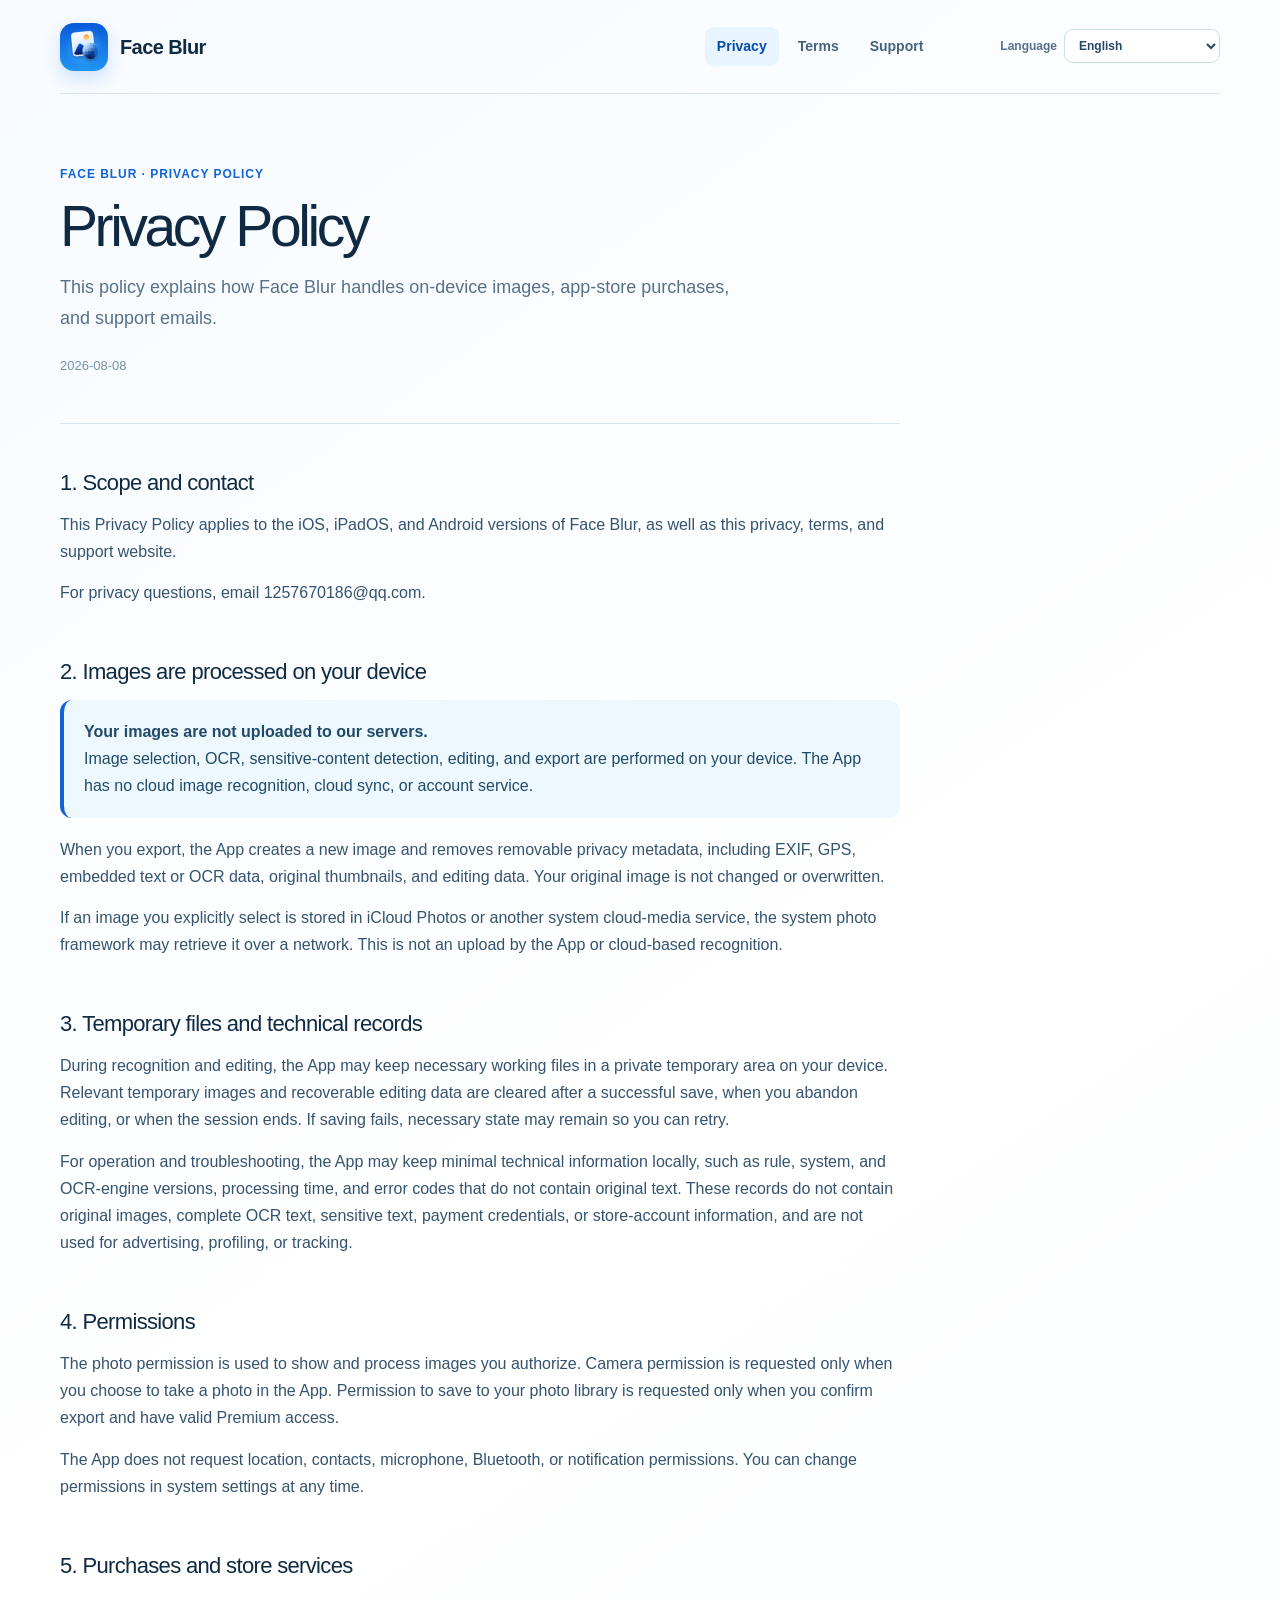
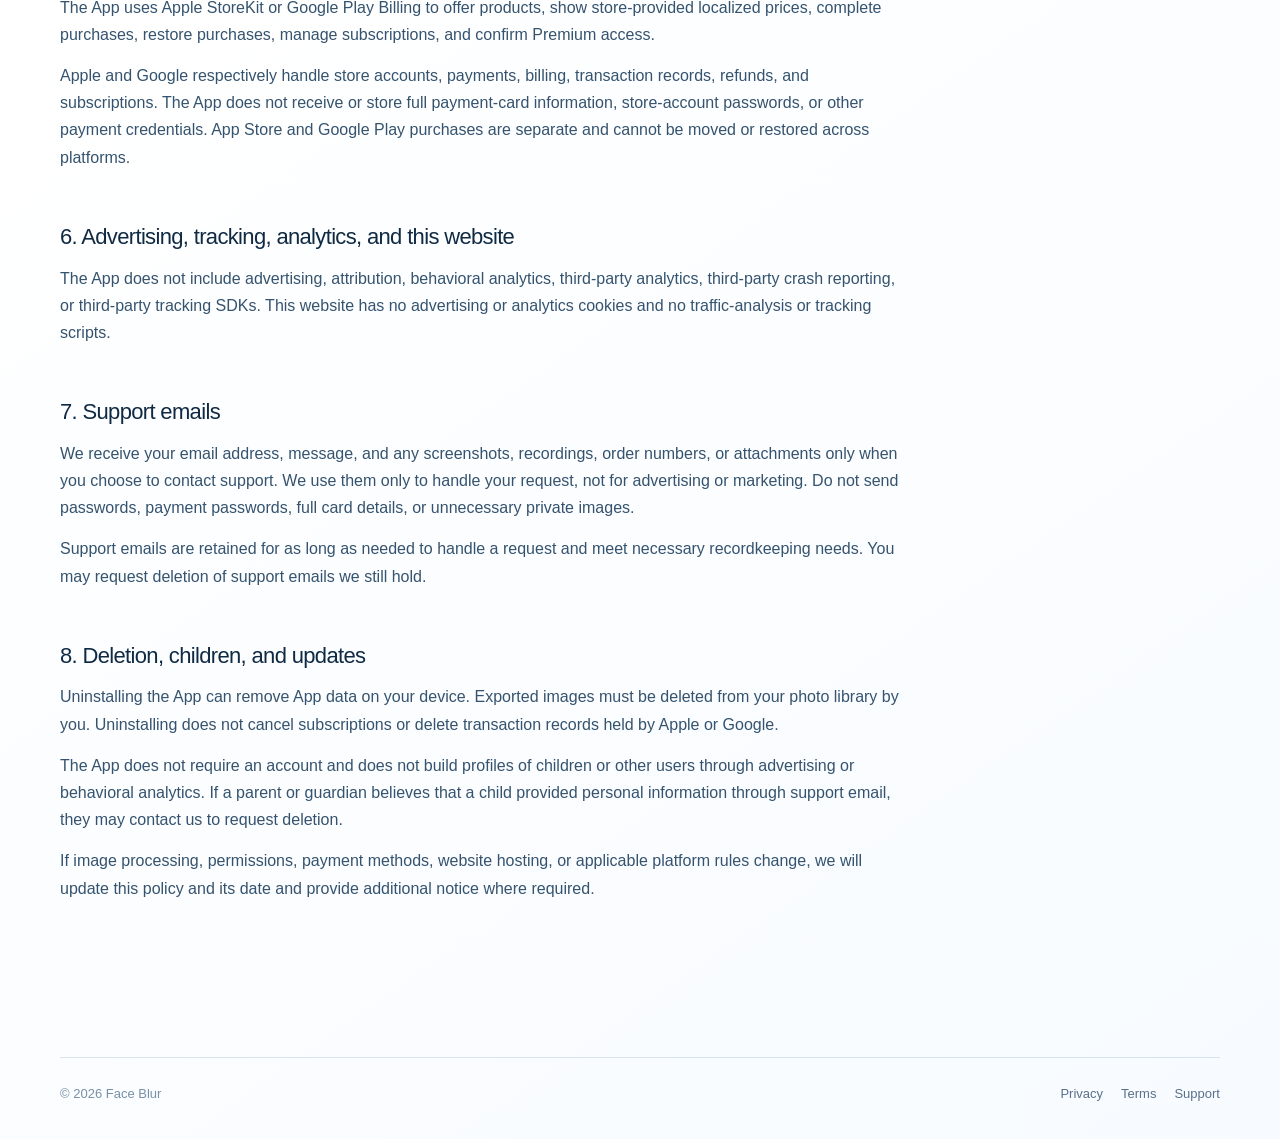
==== v1/privacy/index.html @ 3aa86c1a "Add files via upload" ====
<!DOCTYPE html><html data-page="privacy" lang="zh-Hans"><head><meta charSet="utf-8"/><meta name="viewport" content="width=device-width, initial-scale=1"/><title>图片打码 · 隐私、条款与支持</title><meta name="description" content="图片打码的隐私政策、使用条款与支持信息。"/><link rel="shortcut icon" href="../favicon.ico"/><link rel="icon" href="../favicon.ico" type="image/x-icon"/><link rel="icon" href="../favicon-16.png" sizes="16x16" type="image/png"/><link rel="icon" href="../favicon-32.png" sizes="32x32" type="image/png"/><link rel="icon" href="../favicon-48.png" sizes="48x48" type="image/png"/><link rel="apple-touch-icon" href="../apple-touch-icon.png" sizes="180x180" type="image/png"/>
<link rel="stylesheet" href="../site.css"/></head><body><div class="site-shell"><header class="topbar"><a href="../index.html?lang=zh-Hans" class="brand" aria-label="图片打码：隐私政策、使用条款、支持"><img src="../app-icon.png" alt="" width="48" height="48" loading="eager" fetchPriority="high" decoding="async" class="brand-mark" data-nimg="1"/><span>图片打码</span></a><div class="topbar-actions"><nav aria-label="主要导航"><a href="../privacy/index.html?lang=zh-Hans" aria-current="page">隐私政策</a><a href="../terms/index.html?lang=zh-Hans">使用条款</a><a href="../support/index.html?lang=zh-Hans">支持</a></nav><label class="language-control">语言<select aria-label="选择显示语言"><option value="zh-Hans" selected="">简体中文</option><option value="zh-Hant">繁體中文</option><option value="en-US">English</option><option value="fr">Français</option><option value="de">Deutsch</option><option value="it">Italiano</option><option value="es-ES">Español</option><option value="pt-BR">Português (Brasil)</option><option value="pt-PT">Português (Portugal)</option><option value="ja">日本語</option><option value="ko">한국어</option><option value="ru">Русский</option><option value="tr">Türkçe</option><option value="ar">العربية</option><option value="nl">Nederlands</option><option value="sv">Svenska</option><option value="nb">Norsk</option><option value="da">Dansk</option><option value="pl">Polski</option><option value="id">Bahasa Indonesia</option><option value="th">ไทย</option><option value="hi">हिन्दी</option><option value="ms">Bahasa Melayu</option><option value="vi">Tiếng Việt</option><option value="fi">Suomi</option><option value="ca">Català</option><option value="cs">Čeština</option><option value="hr">Hrvatski</option><option value="ro">Română</option><option value="bn">বাংলা</option><option value="sk">Slovenčina</option><option value="sl">Slovenščina</option><option value="uk">Українська</option><option value="he">עברית</option><option value="el">Ελληνικά</option><option value="hu">Magyar</option><option value="ta">தமிழ்</option><option value="te">తెలుగు</option><option value="mr">मराठी</option><option value="ur">اردو</option></select></label></div></header><main class="document-main"><section class="document-hero"><p class="eyebrow">图片打码 · <!-- -->Legal</p><h1>隐私政策</h1><p>本政策说明图片打码如何处理设备本地图片、应用商店购买信息和支持邮件。</p><span class="updated">更新日期：2026 年 8 月 8 日</span></section><article class="document-content"><section class="legal-section"><h2>1. 适用范围与联系</h2><p>本隐私政策适用于“图片打码”App 的 iOS、iPadOS 和 Android 版本，以及本隐私、条款与支持网站。</p><p>如有隐私问题，请发送邮件至 <a href="mailto:1257670186@qq.com">1257670186@qq.com</a>。</p></section><section class="legal-section"><h2>2. 图片在设备本地处理</h2><aside class="callout"><strong>你的图片不会上传到我们的服务器。</strong><br/>图片选择、OCR 文字识别、敏感内容识别、编辑和导出均在设备本地完成。App 不提供云端图片识别、云同步或账号。</aside><p>导出时，App 会创建一张新的图片，并清除可清除的 EXIF、GPS、嵌入文字／OCR 数据、原始缩略图和编辑数据等隐私元数据。原图不会被修改或覆盖。</p><p>如你明确选择的照片仅存于 iCloud Photos 或系统云媒体中，系统照片框架可能需要联网取回原图；这不是 App 上传图片或云端识别。</p></section><section class="legal-section"><h2>3. 本地临时文件与技术记录</h2><p>识别和编辑期间，App 可以在设备私有临时区域保存必要工作文件。保存成功、放弃编辑或本次会话结束后，相关临时图片和可恢复编辑数据会被清除。保存失败时会保留必要状态，以便重试；系统彻底终止 App 后，不保证恢复未导出的编辑。</p><p>为运行和排查问题，App 可以在设备本地记录最少技术信息，例如规则版本、系统版本、OCR 引擎版本、处理耗时和不包含原文的错误原因码。这些记录不包含原图、完整 OCR 文本、敏感文字、支付凭据或商店账号信息，也不会用于广告、行为分析或追踪。</p></section><section class="legal-section"><h2>4. 权限</h2><ul><li><b>照片访问权限：</b>用于显示你授权的照片、选择图片并在本地处理。</li><li><b>相机权限：</b>仅在你主动使用 App 内相机拍摄图片时请求。</li><li><b>保存到照片库的权限：</b>仅在你确认导出且拥有有效 Premium 权益后保存新图片时请求。</li></ul><p>App 不请求位置、联系人、麦克风、蓝牙或通知权限。你可随时在系统设置中修改权限。</p></section><section class="legal-section"><h2>5. 购买与商店服务</h2><p>App 使用 Apple StoreKit 或 Google Play Billing 提供商品、显示商店返回的本地化价格、完成购买、恢复购买、管理订阅和确认 Premium 权益。</p><p>Apple 或 Google 分别负责商店账号、付款、账单、交易记录、退款和订阅服务。App 不接收或保存完整支付卡信息、商店账号密码或其他支付凭据。App Store 与 Google Play 的购买彼此独立，不能跨平台转移或恢复。</p></section><section class="legal-section"><h2>6. 广告、追踪、统计与网站</h2><p>App 不接入广告、行为分析、归因、第三方统计、第三方崩溃分析或第三方用户追踪 SDK。本网站不设置广告或分析 Cookie，也不包含流量统计或追踪脚本。</p></section><section class="legal-section"><h2>7. 支持邮件</h2><p>只有当你主动发送支持邮件时，我们才会收到你的邮箱地址、邮件内容，以及你自愿附上的截图、录屏、订单号或其他附件。这些信息只用于处理支持请求，不用于广告或营销。请勿发送账号密码、支付密码、完整银行卡信息，或不必要的私人图片。</p><p>支持邮件会在处理请求和必要留档所需期间保存。你可申请删除我们仍持有的支持邮件。</p></section><section class="legal-section"><h2>8. 删除、儿童与更新</h2><p>卸载 App 可删除设备内的 App 数据；已导出到系统相册的图片需在相册中自行删除。卸载 App 不会取消订阅，也不会删除 Apple 或 Google 保存的交易记录。</p><p>App 不要求注册账号，也不通过广告或行为分析建立儿童或其他用户的画像。若家长或监护人认为儿童通过支持邮件提供了个人信息，可以联系我们处理删除请求。</p><p>如图片处理方式、权限、付款方式、网站托管安排或适用平台规则发生变化，我们会更新本政策和页面日期；如适用规则要求，也会提供额外通知。</p></section></article></main><footer><span>© 2026 <!-- -->图片打码</span><div><a href="../privacy/index.html?lang=zh-Hans">隐私</a><a href="../terms/index.html?lang=zh-Hans">条款</a><a href="../support/index.html?lang=zh-Hans">支持</a></div></footer></div><script src="../site-data.js" defer></script><script src="../site.js" defer></script></body></html>
---- v1/site.css ----
/*! tailwindcss v4.2.1 | MIT License | https://tailwindcss.com */
@layer properties{@supports (((-webkit-hyphens:none)) and (not (margin-trim:inline))) or ((-moz-orient:inline) and (not (color:rgb(from red r g b)))){*,:before,:after{--tw-blur:initial;--tw-brightness:initial;--tw-contrast:initial;--tw-grayscale:initial;--tw-hue-rotate:initial;--tw-invert:initial;--tw-opacity:initial;--tw-saturate:initial;--tw-sepia:initial;--tw-drop-shadow:initial;--tw-drop-shadow-color:initial;--tw-drop-shadow-alpha:100%;--tw-drop-shadow-size:initial}::backdrop{--tw-blur:initial;--tw-brightness:initial;--tw-contrast:initial;--tw-grayscale:initial;--tw-hue-rotate:initial;--tw-invert:initial;--tw-opacity:initial;--tw-saturate:initial;--tw-sepia:initial;--tw-drop-shadow:initial;--tw-drop-shadow-color:initial;--tw-drop-shadow-alpha:100%;--tw-drop-shadow-size:initial}}}@layer theme{:root,:host{--font-sans:ui-sans-serif, system-ui, sans-serif, "Apple Color Emoji", "Segoe UI Emoji", "Segoe UI Symbol", "Noto Color Emoji";--font-mono:ui-monospace, SFMono-Regular, Menlo, Monaco, Consolas, "Liberation Mono", "Courier New", monospace;--spacing:.25rem;--default-transition-duration:.15s;--default-transition-timing-function:cubic-bezier(.4, 0, .2, 1);--default-font-family:var(--font-sans);--default-mono-font-family:var(--font-mono)}}@layer base{*,:after,:before{box-sizing:border-box;border:0 solid;margin:0;padding:0}::backdrop{box-sizing:border-box;border:0 solid;margin:0;padding:0}::file-selector-button{box-sizing:border-box;border:0 solid;margin:0;padding:0}html,:host{-webkit-text-size-adjust:100%;tab-size:4;line-height:1.5;font-family:var(--default-font-family,ui-sans-serif, system-ui, sans-serif, "Apple Color Emoji", "Segoe UI Emoji", "Segoe UI Symbol", "Noto Color Emoji");font-feature-settings:var(--default-font-feature-settings,normal);font-variation-settings:var(--default-font-variation-settings,normal);-webkit-tap-highlight-color:transparent}hr{height:0;color:inherit;border-top-width:1px}abbr:where([title]){-webkit-text-decoration:underline dotted;text-decoration:underline dotted}h1,h2,h3,h4,h5,h6{font-size:inherit;font-weight:inherit}a{color:inherit;-webkit-text-decoration:inherit;-webkit-text-decoration:inherit;-webkit-text-decoration:inherit;-webkit-text-decoration:inherit;text-decoration:inherit}b,strong{font-weight:bolder}code,kbd,samp,pre{font-family:var(--default-mono-font-family,ui-monospace, SFMono-Regular, Menlo, Monaco, Consolas, "Liberation Mono", "Courier New", monospace);font-feature-settings:var(--default-mono-font-feature-settings,normal);font-variation-settings:var(--default-mono-font-variation-settings,normal);font-size:1em}small{font-size:80%}sub,sup{vertical-align:baseline;font-size:75%;line-height:0;position:relative}sub{bottom:-.25em}sup{top:-.5em}table{text-indent:0;border-color:inherit;border-collapse:collapse}:-moz-focusring{outline:auto}progress{vertical-align:baseline}summary{display:list-item}ol,ul,menu{list-style:none}img,svg,video,canvas,audio,iframe,embed,object{vertical-align:middle;display:block}img,video{max-width:100%;height:auto}button,input,select,optgroup,textarea{font:inherit;font-feature-settings:inherit;font-variation-settings:inherit;letter-spacing:inherit;color:inherit;opacity:1;background-color:#0000;border-radius:0}::file-selector-button{font:inherit;font-feature-settings:inherit;font-variation-settings:inherit;letter-spacing:inherit;color:inherit;opacity:1;background-color:#0000;border-radius:0}:where(select:is([multiple],[size])) optgroup{font-weight:bolder}:where(select:is([multiple],[size])) optgroup option{padding-inline-start:20px}::file-selector-button{margin-inline-end:4px}::placeholder{opacity:1}@supports (not ((-webkit-appearance:-apple-pay-button))) or (contain-intrinsic-size:1px){::placeholder{color:currentColor}@supports (color:color-mix(in lab, red, red)){::placeholder{color:color-mix(in oklab, currentcolor 50%, transparent)}}}textarea{resize:vertical}::-webkit-search-decoration{-webkit-appearance:none}::-webkit-date-and-time-value{min-height:1lh;text-align:inherit}::-webkit-datetime-edit{display:inline-flex}::-webkit-datetime-edit-fields-wrapper{padding:0}::-webkit-datetime-edit{padding-block:0}::-webkit-datetime-edit-year-field{padding-block:0}::-webkit-datetime-edit-month-field{padding-block:0}::-webkit-datetime-edit-day-field{padding-block:0}::-webkit-datetime-edit-hour-field{padding-block:0}::-webkit-datetime-edit-minute-field{padding-block:0}::-webkit-datetime-edit-second-field{padding-block:0}::-webkit-datetime-edit-millisecond-field{padding-block:0}::-webkit-datetime-edit-meridiem-field{padding-block:0}::-webkit-calendar-picker-indicator{line-height:1}:-moz-ui-invalid{box-shadow:none}button,input:where([type=button],[type=reset],[type=submit]){-webkit-appearance:button;appearance:button}::file-selector-button{-webkit-appearance:button;appearance:button}::-webkit-inner-spin-button{height:auto}::-webkit-outer-spin-button{height:auto}[hidden]:where(:not([hidden=until-found])){display:none!important}}@layer components;@layer utilities{.visible{visibility:visible}.absolute{position:absolute}.fixed{position:fixed}.relative{position:relative}.static{position:static}.sticky{position:sticky}.start{inset-inline-start:var(--spacing)}.end{inset-inline-end:var(--spacing)}.flex{display:flex}.hidden{display:none}.inline-flex{display:inline-flex}.table{display:table}.resize{resize:both}.blur{--tw-blur:blur(8px);filter:var(--tw-blur,) var(--tw-brightness,) var(--tw-contrast,) var(--tw-grayscale,) var(--tw-hue-rotate,) var(--tw-invert,) var(--tw-saturate,) var(--tw-sepia,) var(--tw-drop-shadow,)}.grayscale{--tw-grayscale:grayscale(100%);filter:var(--tw-blur,) var(--tw-brightness,) var(--tw-contrast,) var(--tw-grayscale,) var(--tw-hue-rotate,) var(--tw-invert,) var(--tw-saturate,) var(--tw-sepia,) var(--tw-drop-shadow,)}.transition{transition-property:color,background-color,border-color,outline-color,text-decoration-color,fill,stroke,--tw-gradient-from,--tw-gradient-via,--tw-gradient-to,opacity,box-shadow,transform,translate,scale,rotate,filter,-webkit-backdrop-filter,backdrop-filter,display,content-visibility,overlay,pointer-events;transition-timing-function:var(--tw-ease,var(--default-transition-timing-function));transition-duration:var(--tw-duration,var(--default-transition-duration))}}:root{--ink:#102a43;--muted:#58708a;--line:#d8e5f1;--surface:#fff;--sky:#eef8ff;--blue:#1264d6;--deep:#074aa8;--warm:#ffb344}*{box-sizing:border-box}html{background:#f7fbff}body{color:var(--ink);background:linear-gradient(145deg,#f7fbff 0%,#fff 45%,#f7fbff 100%);margin:0;font-family:-apple-system,BlinkMacSystemFont,Segoe UI,PingFang SC,Hiragino Sans GB,Microsoft YaHei,Arial,sans-serif;line-height:1.7}a{color:var(--deep);text-underline-offset:3px;text-decoration-thickness:1px}.site-shell{flex-direction:column;width:min(1160px,100% - 40px);min-height:100vh;margin:auto;display:flex}.topbar{border-bottom:1px solid var(--line);justify-content:space-between;align-items:center;gap:28px;min-height:94px;display:flex}.brand{color:var(--ink);letter-spacing:-.03em;align-items:center;gap:12px;font-size:20px;font-weight:780;text-decoration:none;display:flex}.brand-mark{border-radius:14px;box-shadow:0 8px 18px #1264d62b}.topbar-actions{align-items:center;gap:65px;display:flex}nav{align-items:center;gap:7px;display:flex}nav a{color:#45627e;border-radius:9px;padding:8px 12px;font-size:14px;font-weight:650;text-decoration:none}nav a:hover,nav a[aria-current=page]{color:var(--deep);background:#e8f4ff}.language-control{color:#58708a;white-space:nowrap;align-items:center;gap:7px;font-size:12px;font-weight:700;display:flex}.language-control select{color:#244866;max-width:156px;height:34px;font:inherit;cursor:pointer;background:#fff;border:1px solid #cbddeb;border-radius:9px;outline:none;padding-block:0;padding-inline:10px 28px}.language-control select:focus{border-color:var(--blue);box-shadow:0 0 0 3px #1264d61f}.translation-notice{color:#78571a;background:#fff9e9;border:1px solid #ecd9ad;border-radius:10px;margin:16px 0 -25px;padding:9px 13px;font-size:13px}.home-main{flex:1;padding:72px 0 58px}.home-hero{padding:36px 0 58px}.eyebrow{color:var(--blue);letter-spacing:.08em;text-transform:uppercase;margin:0 0 12px;font-size:12px;font-weight:800}h1,h2,p{margin-top:0}.home-hero h1{letter-spacing:-.065em;margin-bottom:22px;font-size:clamp(44px,7vw,80px);line-height:1.06}.hero-copy{max-width:630px;color:var(--muted);font-size:19px;line-height:1.8}.hero-points{flex-wrap:wrap;gap:9px;margin-top:28px;display:flex}.hero-points span{color:#32628d;background:#fff;border:1px solid #c5ddf2;border-radius:999px;padding:5px 12px;font-size:13px}.home-cards{grid-template-columns:repeat(3,1fr);gap:16px;display:grid}.feature-card{border:1px solid var(--line);min-height:276px;color:var(--ink);background:#ffffffe6;border-radius:20px;flex-direction:column;padding:26px;text-decoration:none;transition:transform .18s,box-shadow .18s,border-color .18s;display:flex;box-shadow:0 15px 32px #1c5c970f}:is(.feature-card:hover,.feature-card:focus-visible){background:#edf6ff;border-color:#9dc7ea;transform:translateY(-4px);box-shadow:0 20px 40px #1c5c971f}.feature-card:focus-visible{outline-offset:3px;outline:3px solid #8ec4f4}.card-index{color:#80a8cc;letter-spacing:.08em;font-size:13px;font-weight:800}.feature-card h2{letter-spacing:-.035em;margin:22px 0 10px;font-size:25px}.feature-card p{color:var(--muted);font-size:15px;line-height:1.75}.feature-card b{color:var(--deep);margin-top:auto;font-size:14px}.document-main{flex:1;padding:70px 0 60px}.document-hero{max-width:700px;padding:0 0 45px}.document-hero h1{letter-spacing:-.06em;margin-bottom:14px;font-size:clamp(38px,5vw,57px);line-height:1.08}.document-hero>p:not(.eyebrow){color:var(--muted);margin-bottom:16px;font-size:18px;line-height:1.75}.updated{color:#7890a6;font-size:13px}.document-content{border-top:1px solid var(--line);max-width:840px;padding:44px 0}.legal-section{padding:0 0 37px}.legal-section h2{letter-spacing:-.03em;margin:0 0 13px;font-size:22px;line-height:1.35}.legal-section p{color:#35536e;margin-bottom:14px}.legal-section ul{color:#35536e;padding-inline-start:21px}.legal-section li{margin:7px 0;padding-inline-start:3px}.callout{border-inline-start:4px solid var(--blue);color:#214968;background:var(--sky);border-radius:12px;margin:0 0 18px;padding:18px 20px}.email-panel{background:linear-gradient(135deg,#f3faff,#e6f4ff);border:1px solid #bcd9f4;border-radius:17px;justify-content:space-between;align-items:center;gap:28px;margin-bottom:42px;padding:23px 25px;display:flex}.email-panel strong{font-size:20px}.email-panel p{color:var(--muted);margin:3px 0 0;font-size:14px}.email-panel a{color:#fff;background:var(--blue);border-radius:9px;flex:none;padding:10px 14px;font-size:14px;font-weight:700;text-decoration:none}.faq-grid{grid-template-columns:repeat(2,minmax(0,1fr));gap:14px;margin-bottom:38px;display:grid}.faq{border:1px solid var(--line);background:#fff;border-radius:15px;padding:21px}.faq h2{letter-spacing:-.025em;margin-bottom:9px;font-size:17px;line-height:1.4}.faq p{color:#526e88;margin:0;font-size:14px;line-height:1.75}footer{border-top:1px solid var(--line);color:#7890a6;justify-content:space-between;gap:20px;padding:25px 0 34px;font-size:13px;display:flex}footer div{gap:18px;display:flex}footer a{color:#58708a;text-decoration:none}@media (max-width:720px){.site-shell{width:min(100% - 28px,1160px)}.topbar{flex-direction:column;align-items:flex-start;gap:8px;min-height:auto;padding:14px 0}.topbar-actions{justify-content:space-between;gap:20px;width:100%}.brand{font-size:17px}.brand-mark{border-radius:11px;width:38px;height:38px}nav{gap:0}nav a{padding:7px 6px;font-size:13px}.language-control{gap:4px}.language-control select{max-width:112px;padding-left:7px}.translation-notice{margin:12px 0 -23px}.home-main,.document-main{padding:46px 0}.home-hero{padding:22px 0 40px}.home-hero h1{font-size:48px}.hero-copy{font-size:17px}.home-cards,.faq-grid{grid-template-columns:1fr}.feature-card{min-height:220px}.document-hero{padding-bottom:35px}.document-content{padding-top:35px}.email-panel{flex-direction:column;align-items:flex-start;gap:14px}.email-panel a{text-align:center;width:100%}footer{flex-direction:column;align-items:flex-start;gap:10px}}@property --tw-blur{syntax:"*";inherits:false}@property --tw-brightness{syntax:"*";inherits:false}@property --tw-contrast{syntax:"*";inherits:false}@property --tw-grayscale{syntax:"*";inherits:false}@property --tw-hue-rotate{syntax:"*";inherits:false}@property --tw-invert{syntax:"*";inherits:false}@property --tw-opacity{syntax:"*";inherits:false}@property --tw-saturate{syntax:"*";inherits:false}@property --tw-sepia{syntax:"*";inherits:false}@property --tw-drop-shadow{syntax:"*";inherits:false}@property --tw-drop-shadow-color{syntax:"*";inherits:false}@property --tw-drop-shadow-alpha{syntax:"<percentage>";inherits:false;initial-value:100%}@property --tw-drop-shadow-size{syntax:"*";inherits:false}
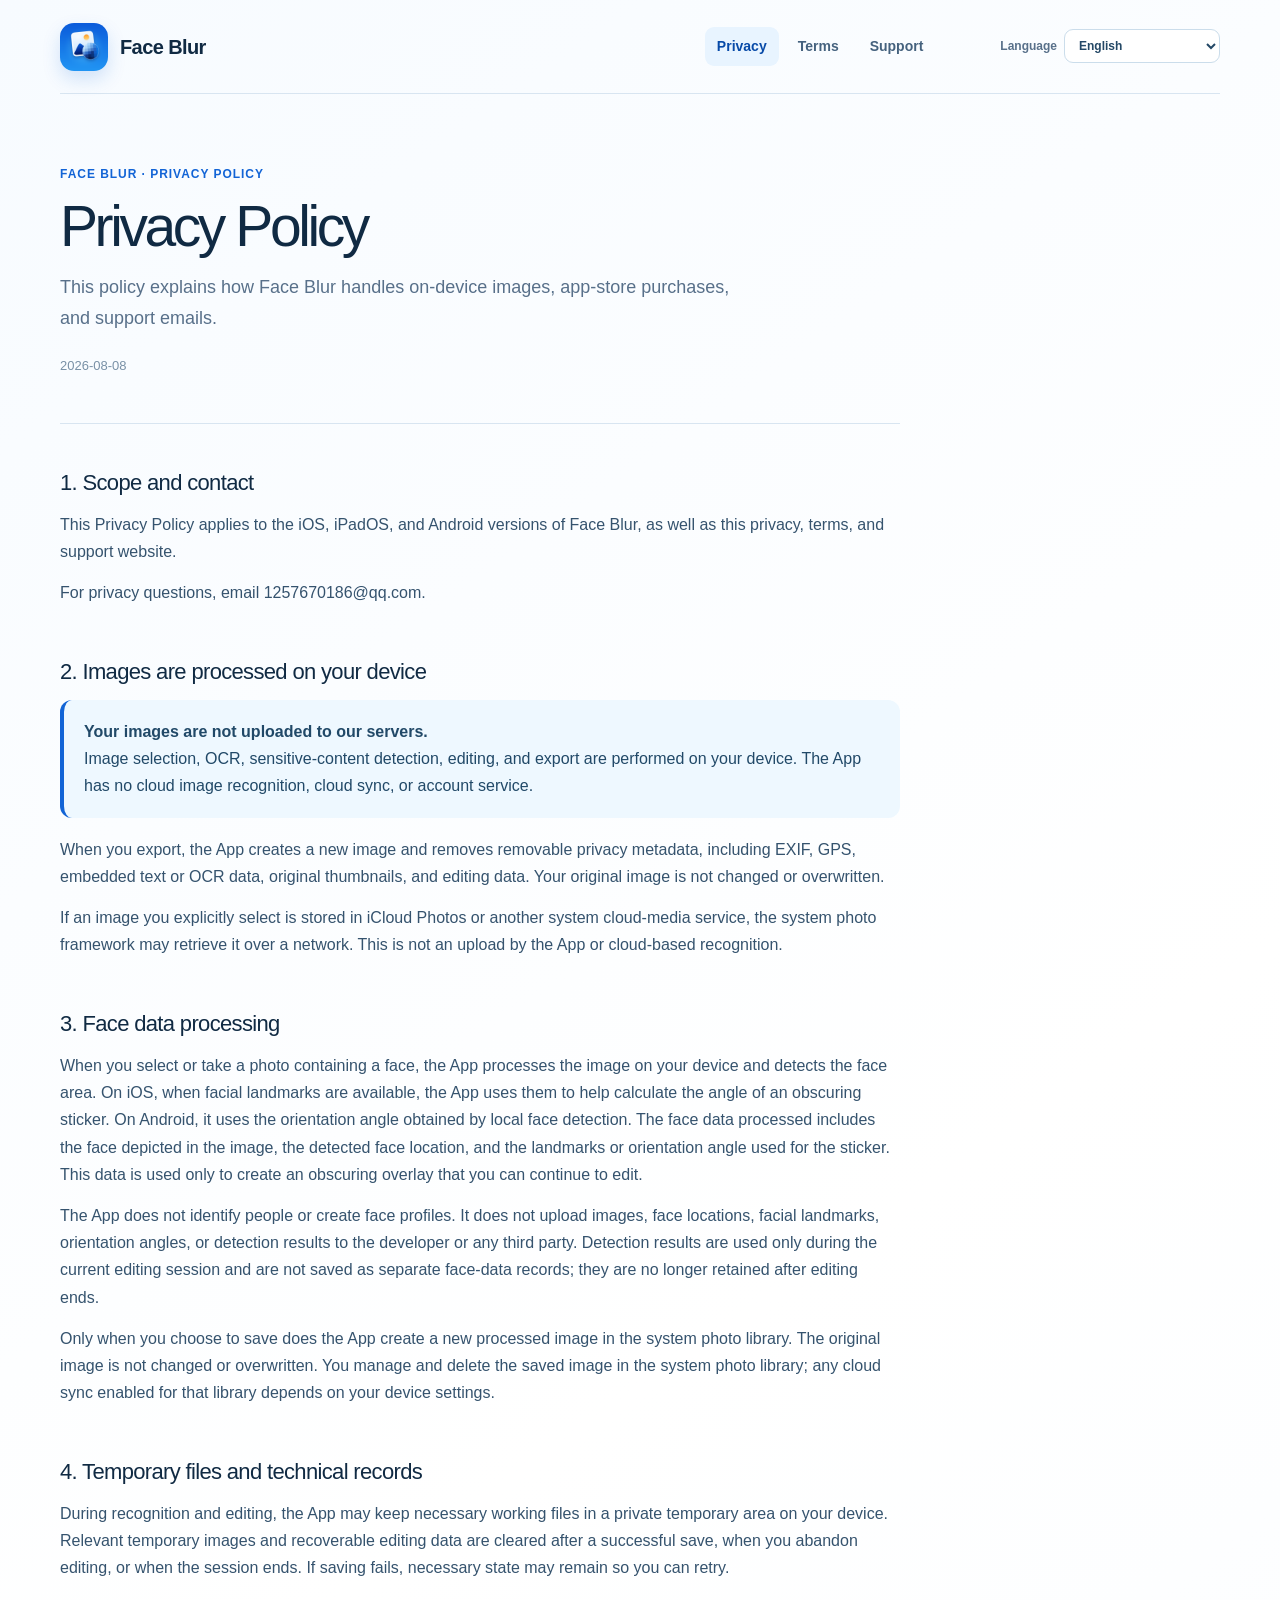
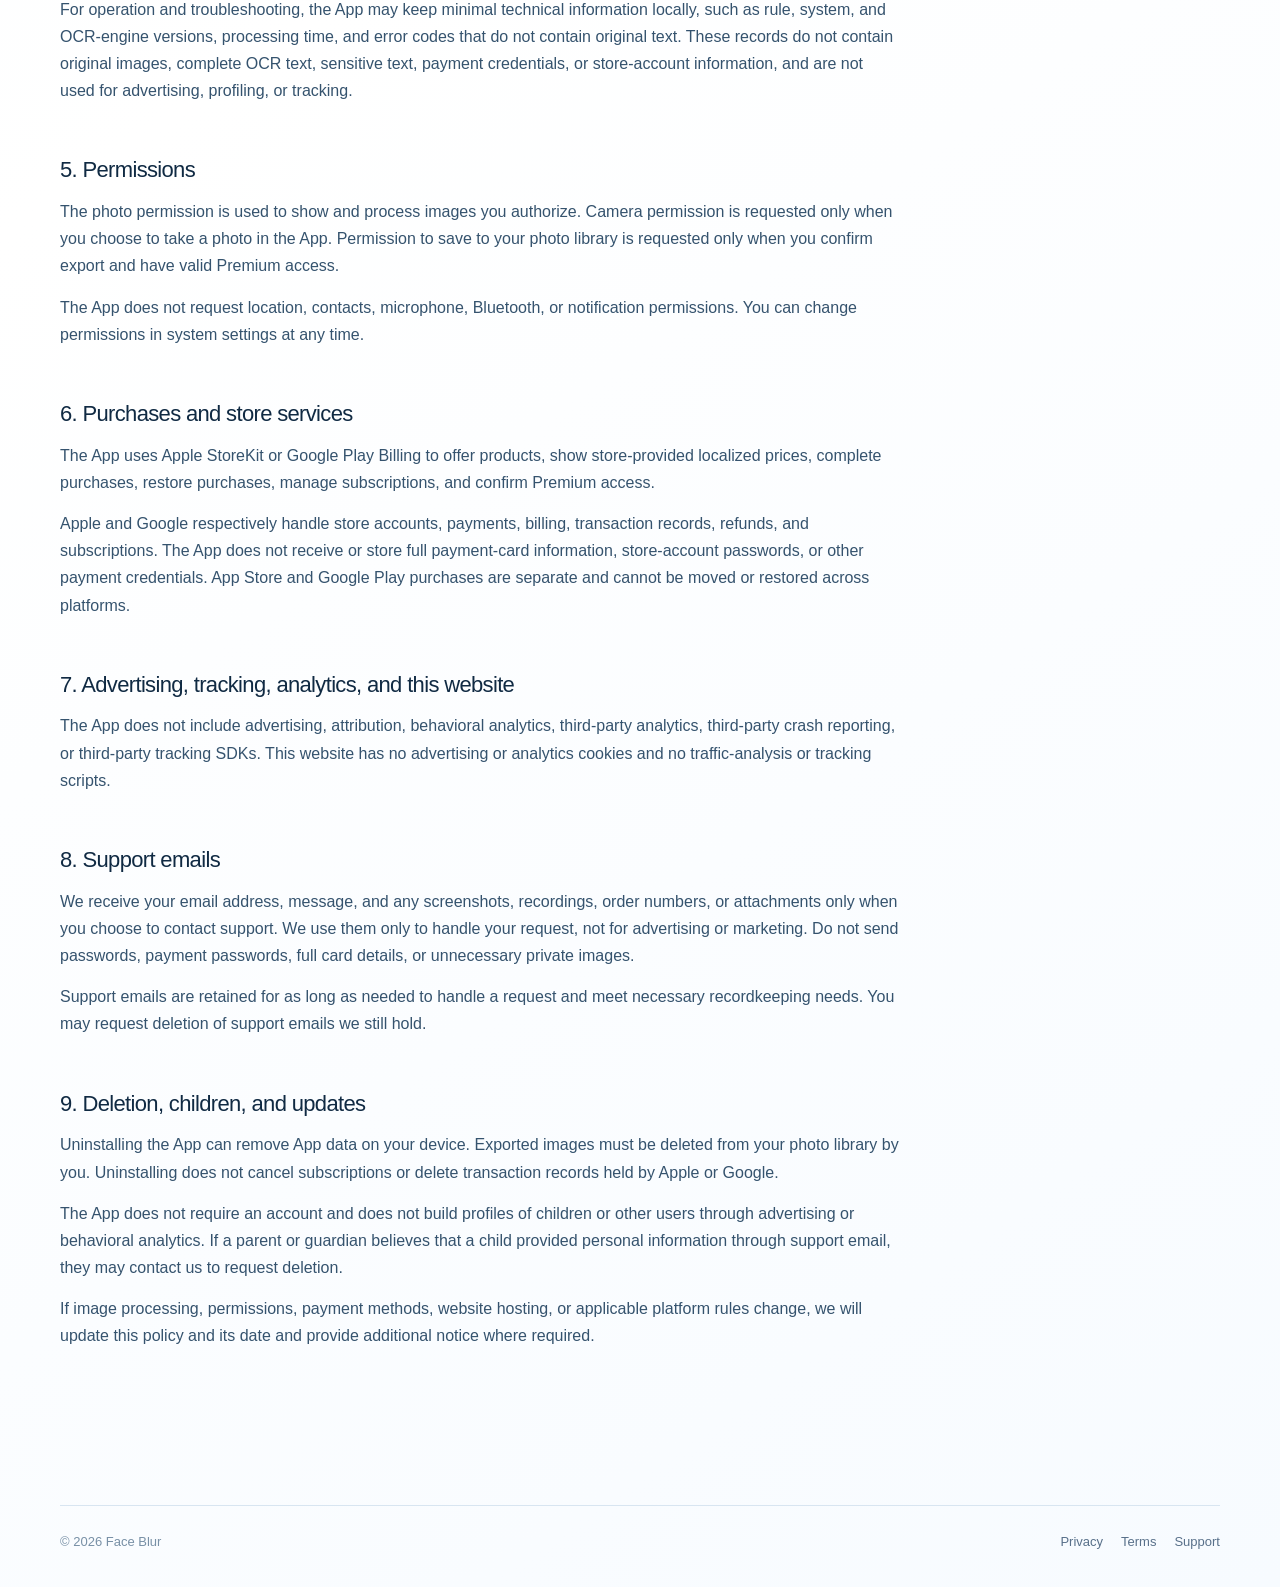
==== commit d49810cb: "Add files via upload" ====
--- a/v1/privacy/index.html
+++ b/v1/privacy/index.html
@@ -1,2 +1,2 @@
 <!DOCTYPE html><html data-page="privacy" lang="zh-Hans"><head><meta charSet="utf-8"/><meta name="viewport" content="width=device-width, initial-scale=1"/><title>图片打码 · 隐私、条款与支持</title><meta name="description" content="图片打码的隐私政策、使用条款与支持信息。"/><link rel="shortcut icon" href="../favicon.ico"/><link rel="icon" href="../favicon.ico" type="image/x-icon"/><link rel="icon" href="../favicon-16.png" sizes="16x16" type="image/png"/><link rel="icon" href="../favicon-32.png" sizes="32x32" type="image/png"/><link rel="icon" href="../favicon-48.png" sizes="48x48" type="image/png"/><link rel="apple-touch-icon" href="../apple-touch-icon.png" sizes="180x180" type="image/png"/>
-<link rel="stylesheet" href="../site.css"/></head><body><div class="site-shell"><header class="topbar"><a href="../index.html?lang=zh-Hans" class="brand" aria-label="图片打码：隐私政策、使用条款、支持"><img src="../app-icon.png" alt="" width="48" height="48" loading="eager" fetchPriority="high" decoding="async" class="brand-mark" data-nimg="1"/><span>图片打码</span></a><div class="topbar-actions"><nav aria-label="主要导航"><a href="../privacy/index.html?lang=zh-Hans" aria-current="page">隐私政策</a><a href="../terms/index.html?lang=zh-Hans">使用条款</a><a href="../support/index.html?lang=zh-Hans">支持</a></nav><label class="language-control">语言<select aria-label="选择显示语言"><option value="zh-Hans" selected="">简体中文</option><option value="zh-Hant">繁體中文</option><option value="en-US">English</option><option value="fr">Français</option><option value="de">Deutsch</option><option value="it">Italiano</option><option value="es-ES">Español</option><option value="pt-BR">Português (Brasil)</option><option value="pt-PT">Português (Portugal)</option><option value="ja">日本語</option><option value="ko">한국어</option><option value="ru">Русский</option><option value="tr">Türkçe</option><option value="ar">العربية</option><option value="nl">Nederlands</option><option value="sv">Svenska</option><option value="nb">Norsk</option><option value="da">Dansk</option><option value="pl">Polski</option><option value="id">Bahasa Indonesia</option><option value="th">ไทย</option><option value="hi">हिन्दी</option><option value="ms">Bahasa Melayu</option><option value="vi">Tiếng Việt</option><option value="fi">Suomi</option><option value="ca">Català</option><option value="cs">Čeština</option><option value="hr">Hrvatski</option><option value="ro">Română</option><option value="bn">বাংলা</option><option value="sk">Slovenčina</option><option value="sl">Slovenščina</option><option value="uk">Українська</option><option value="he">עברית</option><option value="el">Ελληνικά</option><option value="hu">Magyar</option><option value="ta">தமிழ்</option><option value="te">తెలుగు</option><option value="mr">मराठी</option><option value="ur">اردو</option></select></label></div></header><main class="document-main"><section class="document-hero"><p class="eyebrow">图片打码 · <!-- -->Legal</p><h1>隐私政策</h1><p>本政策说明图片打码如何处理设备本地图片、应用商店购买信息和支持邮件。</p><span class="updated">更新日期：2026 年 8 月 8 日</span></section><article class="document-content"><section class="legal-section"><h2>1. 适用范围与联系</h2><p>本隐私政策适用于“图片打码”App 的 iOS、iPadOS 和 Android 版本，以及本隐私、条款与支持网站。</p><p>如有隐私问题，请发送邮件至 <a href="mailto:1257670186@qq.com">1257670186@qq.com</a>。</p></section><section class="legal-section"><h2>2. 图片在设备本地处理</h2><aside class="callout"><strong>你的图片不会上传到我们的服务器。</strong><br/>图片选择、OCR 文字识别、敏感内容识别、编辑和导出均在设备本地完成。App 不提供云端图片识别、云同步或账号。</aside><p>导出时，App 会创建一张新的图片，并清除可清除的 EXIF、GPS、嵌入文字／OCR 数据、原始缩略图和编辑数据等隐私元数据。原图不会被修改或覆盖。</p><p>如你明确选择的照片仅存于 iCloud Photos 或系统云媒体中，系统照片框架可能需要联网取回原图；这不是 App 上传图片或云端识别。</p></section><section class="legal-section"><h2>3. 本地临时文件与技术记录</h2><p>识别和编辑期间，App 可以在设备私有临时区域保存必要工作文件。保存成功、放弃编辑或本次会话结束后，相关临时图片和可恢复编辑数据会被清除。保存失败时会保留必要状态，以便重试；系统彻底终止 App 后，不保证恢复未导出的编辑。</p><p>为运行和排查问题，App 可以在设备本地记录最少技术信息，例如规则版本、系统版本、OCR 引擎版本、处理耗时和不包含原文的错误原因码。这些记录不包含原图、完整 OCR 文本、敏感文字、支付凭据或商店账号信息，也不会用于广告、行为分析或追踪。</p></section><section class="legal-section"><h2>4. 权限</h2><ul><li><b>照片访问权限：</b>用于显示你授权的照片、选择图片并在本地处理。</li><li><b>相机权限：</b>仅在你主动使用 App 内相机拍摄图片时请求。</li><li><b>保存到照片库的权限：</b>仅在你确认导出且拥有有效 Premium 权益后保存新图片时请求。</li></ul><p>App 不请求位置、联系人、麦克风、蓝牙或通知权限。你可随时在系统设置中修改权限。</p></section><section class="legal-section"><h2>5. 购买与商店服务</h2><p>App 使用 Apple StoreKit 或 Google Play Billing 提供商品、显示商店返回的本地化价格、完成购买、恢复购买、管理订阅和确认 Premium 权益。</p><p>Apple 或 Google 分别负责商店账号、付款、账单、交易记录、退款和订阅服务。App 不接收或保存完整支付卡信息、商店账号密码或其他支付凭据。App Store 与 Google Play 的购买彼此独立，不能跨平台转移或恢复。</p></section><section class="legal-section"><h2>6. 广告、追踪、统计与网站</h2><p>App 不接入广告、行为分析、归因、第三方统计、第三方崩溃分析或第三方用户追踪 SDK。本网站不设置广告或分析 Cookie，也不包含流量统计或追踪脚本。</p></section><section class="legal-section"><h2>7. 支持邮件</h2><p>只有当你主动发送支持邮件时，我们才会收到你的邮箱地址、邮件内容，以及你自愿附上的截图、录屏、订单号或其他附件。这些信息只用于处理支持请求，不用于广告或营销。请勿发送账号密码、支付密码、完整银行卡信息，或不必要的私人图片。</p><p>支持邮件会在处理请求和必要留档所需期间保存。你可申请删除我们仍持有的支持邮件。</p></section><section class="legal-section"><h2>8. 删除、儿童与更新</h2><p>卸载 App 可删除设备内的 App 数据；已导出到系统相册的图片需在相册中自行删除。卸载 App 不会取消订阅，也不会删除 Apple 或 Google 保存的交易记录。</p><p>App 不要求注册账号，也不通过广告或行为分析建立儿童或其他用户的画像。若家长或监护人认为儿童通过支持邮件提供了个人信息，可以联系我们处理删除请求。</p><p>如图片处理方式、权限、付款方式、网站托管安排或适用平台规则发生变化，我们会更新本政策和页面日期；如适用规则要求，也会提供额外通知。</p></section></article></main><footer><span>© 2026 <!-- -->图片打码</span><div><a href="../privacy/index.html?lang=zh-Hans">隐私</a><a href="../terms/index.html?lang=zh-Hans">条款</a><a href="../support/index.html?lang=zh-Hans">支持</a></div></footer></div><script src="../site-data.js" defer></script><script src="../site.js" defer></script></body></html>+<link rel="stylesheet" href="../site.css"/></head><body><div class="site-shell"><header class="topbar"><a href="../index.html?lang=zh-Hans" class="brand" aria-label="图片打码：隐私政策、使用条款、支持"><img src="../app-icon.png" alt="" width="48" height="48" loading="eager" fetchPriority="high" decoding="async" class="brand-mark" data-nimg="1"/><span>图片打码</span></a><div class="topbar-actions"><nav aria-label="主要导航"><a href="../privacy/index.html?lang=zh-Hans" aria-current="page">隐私政策</a><a href="../terms/index.html?lang=zh-Hans">使用条款</a><a href="../support/index.html?lang=zh-Hans">支持</a></nav><label class="language-control">语言<select aria-label="选择显示语言"><option value="zh-Hans" selected="">简体中文</option><option value="zh-Hant">繁體中文</option><option value="en-US">English</option><option value="fr">Français</option><option value="de">Deutsch</option><option value="it">Italiano</option><option value="es-ES">Español</option><option value="pt-BR">Português (Brasil)</option><option value="pt-PT">Português (Portugal)</option><option value="ja">日本語</option><option value="ko">한국어</option><option value="ru">Русский</option><option value="tr">Türkçe</option><option value="ar">العربية</option><option value="nl">Nederlands</option><option value="sv">Svenska</option><option value="nb">Norsk</option><option value="da">Dansk</option><option value="pl">Polski</option><option value="id">Bahasa Indonesia</option><option value="th">ไทย</option><option value="hi">हिन्दी</option><option value="ms">Bahasa Melayu</option><option value="vi">Tiếng Việt</option><option value="fi">Suomi</option><option value="ca">Català</option><option value="cs">Čeština</option><option value="hr">Hrvatski</option><option value="ro">Română</option><option value="bn">বাংলা</option><option value="sk">Slovenčina</option><option value="sl">Slovenščina</option><option value="uk">Українська</option><option value="he">עברית</option><option value="el">Ελληνικά</option><option value="hu">Magyar</option><option value="ta">தமிழ்</option><option value="te">తెలుగు</option><option value="mr">मराठी</option><option value="ur">اردو</option></select></label></div></header><main class="document-main"><section class="document-hero"><p class="eyebrow">图片打码 · <!-- -->Legal</p><h1>隐私政策</h1><p>本政策说明图片打码如何处理设备本地图片、应用商店购买信息和支持邮件。</p><span class="updated">更新日期：2026 年 8 月 8 日</span></section><article class="document-content"><section class="legal-section"><h2>1. 适用范围与联系</h2><p>本隐私政策适用于“图片打码”App 的 iOS、iPadOS 和 Android 版本，以及本隐私、条款与支持网站。</p><p>如有隐私问题，请发送邮件至 <a href="mailto:1257670186@qq.com">1257670186@qq.com</a>。</p></section><section class="legal-section"><h2>2. 图片在设备本地处理</h2><aside class="callout"><strong>你的图片不会上传到我们的服务器。</strong><br/>图片选择、OCR 文字识别、敏感内容识别、编辑和导出均在设备本地完成。App 不提供云端图片识别、云同步或账号。</aside><p>导出时，App 会创建一张新的图片，并清除可清除的 EXIF、GPS、嵌入文字／OCR 数据、原始缩略图和编辑数据等隐私元数据。原图不会被修改或覆盖。</p><p>如你明确选择的照片仅存于 iCloud Photos 或系统云媒体中，系统照片框架可能需要联网取回原图；这不是 App 上传图片或云端识别。</p></section><section class="legal-section"><h2>3. 人脸数据处理</h2><p>当你选择或拍摄含有人脸的图片时，App 在设备本地处理图片并检测人脸所在区域。iOS 版在可取得面部特征点时，用它们辅助计算遮挡贴纸的角度；Android 版使用本地人脸检测得到的朝向角。处理的人脸数据包括图片中呈现人脸的画面、检测到的人脸位置，以及用于贴纸角度的特征点或朝向角；这些数据仅用于生成你可以继续编辑的遮挡。</p><p>App 不识别人物身份，不建立人脸档案，也不会向开发者或第三方上传图片、人脸位置、面部特征点、朝向角或检测结果。检测结果仅在当前编辑期间使用，不作为独立的人脸数据保存；结束编辑后不再保留这些检测结果。</p><p>只有你主动确认保存时，App 才会生成处理后的新图片并存入系统照片图库。原图不会被修改或覆盖。保存后的图片由你在系统照片图库中管理和删除；系统照片图库可能启用的云同步取决于你的设备设置。</p></section><section class="legal-section"><h2>4. 本地临时文件与技术记录</h2><p>识别和编辑期间，App 可以在设备私有临时区域保存必要工作文件。保存成功、放弃编辑或本次会话结束后，相关临时图片和可恢复编辑数据会被清除。保存失败时会保留必要状态，以便重试；系统彻底终止 App 后，不保证恢复未导出的编辑。</p><p>为运行和排查问题，App 可以在设备本地记录最少技术信息，例如规则版本、系统版本、OCR 引擎版本、处理耗时和不包含原文的错误原因码。这些记录不包含原图、完整 OCR 文本、敏感文字、支付凭据或商店账号信息，也不会用于广告、行为分析或追踪。</p></section><section class="legal-section"><h2>5. 权限</h2><ul><li><b>照片访问权限：</b>用于显示你授权的照片、选择图片并在本地处理。</li><li><b>相机权限：</b>仅在你主动使用 App 内相机拍摄图片时请求。</li><li><b>保存到照片库的权限：</b>仅在你确认导出且拥有有效 Premium 权益后保存新图片时请求。</li></ul><p>App 不请求位置、联系人、麦克风、蓝牙或通知权限。你可随时在系统设置中修改权限。</p></section><section class="legal-section"><h2>6. 购买与商店服务</h2><p>App 使用 Apple StoreKit 或 Google Play Billing 提供商品、显示商店返回的本地化价格、完成购买、恢复购买、管理订阅和确认 Premium 权益。</p><p>Apple 或 Google 分别负责商店账号、付款、账单、交易记录、退款和订阅服务。App 不接收或保存完整支付卡信息、商店账号密码或其他支付凭据。App Store 与 Google Play 的购买彼此独立，不能跨平台转移或恢复。</p></section><section class="legal-section"><h2>7. 广告、追踪、统计与网站</h2><p>App 不接入广告、行为分析、归因、第三方统计、第三方崩溃分析或第三方用户追踪 SDK。本网站不设置广告或分析 Cookie，也不包含流量统计或追踪脚本。</p></section><section class="legal-section"><h2>8. 支持邮件</h2><p>只有当你主动发送支持邮件时，我们才会收到你的邮箱地址、邮件内容，以及你自愿附上的截图、录屏、订单号或其他附件。这些信息只用于处理支持请求，不用于广告或营销。请勿发送账号密码、支付密码、完整银行卡信息，或不必要的私人图片。</p><p>支持邮件会在处理请求和必要留档所需期间保存。你可申请删除我们仍持有的支持邮件。</p></section><section class="legal-section"><h2>9. 删除、儿童与更新</h2><p>卸载 App 可删除设备内的 App 数据；已导出到系统相册的图片需在相册中自行删除。卸载 App 不会取消订阅，也不会删除 Apple 或 Google 保存的交易记录。</p><p>App 不要求注册账号，也不通过广告或行为分析建立儿童或其他用户的画像。若家长或监护人认为儿童通过支持邮件提供了个人信息，可以联系我们处理删除请求。</p><p>如图片处理方式、权限、付款方式、网站托管安排或适用平台规则发生变化，我们会更新本政策和页面日期；如适用规则要求，也会提供额外通知。</p></section></article></main><footer><span>© 2026 <!-- -->图片打码</span><div><a href="../privacy/index.html?lang=zh-Hans">隐私</a><a href="../terms/index.html?lang=zh-Hans">条款</a><a href="../support/index.html?lang=zh-Hans">支持</a></div></footer></div><script src="../site-data.js" defer></script><script src="../site.js" defer></script></body></html>
--- a/v1/site.css
+++ b/v1/site.css
@@ -1,2 +1,2 @@
 /*! tailwindcss v4.2.1 | MIT License | https://tailwindcss.com */
-@layer properties{@supports (((-webkit-hyphens:none)) and (not (margin-trim:inline))) or ((-moz-orient:inline) and (not (color:rgb(from red r g b)))){*,:before,:after{--tw-blur:initial;--tw-brightness:initial;--tw-contrast:initial;--tw-grayscale:initial;--tw-hue-rotate:initial;--tw-invert:initial;--tw-opacity:initial;--tw-saturate:initial;--tw-sepia:initial;--tw-drop-shadow:initial;--tw-drop-shadow-color:initial;--tw-drop-shadow-alpha:100%;--tw-drop-shadow-size:initial}::backdrop{--tw-blur:initial;--tw-brightness:initial;--tw-contrast:initial;--tw-grayscale:initial;--tw-hue-rotate:initial;--tw-invert:initial;--tw-opacity:initial;--tw-saturate:initial;--tw-sepia:initial;--tw-drop-shadow:initial;--tw-drop-shadow-color:initial;--tw-drop-shadow-alpha:100%;--tw-drop-shadow-size:initial}}}@layer theme{:root,:host{--font-sans:ui-sans-serif, system-ui, sans-serif, "Apple Color Emoji", "Segoe UI Emoji", "Segoe UI Symbol", "Noto Color Emoji";--font-mono:ui-monospace, SFMono-Regular, Menlo, Monaco, Consolas, "Liberation Mono", "Courier New", monospace;--spacing:.25rem;--default-transition-duration:.15s;--default-transition-timing-function:cubic-bezier(.4, 0, .2, 1);--default-font-family:var(--font-sans);--default-mono-font-family:var(--font-mono)}}@layer base{*,:after,:before{box-sizing:border-box;border:0 solid;margin:0;padding:0}::backdrop{box-sizing:border-box;border:0 solid;margin:0;padding:0}::file-selector-button{box-sizing:border-box;border:0 solid;margin:0;padding:0}html,:host{-webkit-text-size-adjust:100%;tab-size:4;line-height:1.5;font-family:var(--default-font-family,ui-sans-serif, system-ui, sans-serif, "Apple Color Emoji", "Segoe UI Emoji", "Segoe UI Symbol", "Noto Color Emoji");font-feature-settings:var(--default-font-feature-settings,normal);font-variation-settings:var(--default-font-variation-settings,normal);-webkit-tap-highlight-color:transparent}hr{height:0;color:inherit;border-top-width:1px}abbr:where([title]){-webkit-text-decoration:underline dotted;text-decoration:underline dotted}h1,h2,h3,h4,h5,h6{font-size:inherit;font-weight:inherit}a{color:inherit;-webkit-text-decoration:inherit;-webkit-text-decoration:inherit;-webkit-text-decoration:inherit;-webkit-text-decoration:inherit;text-decoration:inherit}b,strong{font-weight:bolder}code,kbd,samp,pre{font-family:var(--default-mono-font-family,ui-monospace, SFMono-Regular, Menlo, Monaco, Consolas, "Liberation Mono", "Courier New", monospace);font-feature-settings:var(--default-mono-font-feature-settings,normal);font-variation-settings:var(--default-mono-font-variation-settings,normal);font-size:1em}small{font-size:80%}sub,sup{vertical-align:baseline;font-size:75%;line-height:0;position:relative}sub{bottom:-.25em}sup{top:-.5em}table{text-indent:0;border-color:inherit;border-collapse:collapse}:-moz-focusring{outline:auto}progress{vertical-align:baseline}summary{display:list-item}ol,ul,menu{list-style:none}img,svg,video,canvas,audio,iframe,embed,object{vertical-align:middle;display:block}img,video{max-width:100%;height:auto}button,input,select,optgroup,textarea{font:inherit;font-feature-settings:inherit;font-variation-settings:inherit;letter-spacing:inherit;color:inherit;opacity:1;background-color:#0000;border-radius:0}::file-selector-button{font:inherit;font-feature-settings:inherit;font-variation-settings:inherit;letter-spacing:inherit;color:inherit;opacity:1;background-color:#0000;border-radius:0}:where(select:is([multiple],[size])) optgroup{font-weight:bolder}:where(select:is([multiple],[size])) optgroup option{padding-inline-start:20px}::file-selector-button{margin-inline-end:4px}::placeholder{opacity:1}@supports (not ((-webkit-appearance:-apple-pay-button))) or (contain-intrinsic-size:1px){::placeholder{color:currentColor}@supports (color:color-mix(in lab, red, red)){::placeholder{color:color-mix(in oklab, currentcolor 50%, transparent)}}}textarea{resize:vertical}::-webkit-search-decoration{-webkit-appearance:none}::-webkit-date-and-time-value{min-height:1lh;text-align:inherit}::-webkit-datetime-edit{display:inline-flex}::-webkit-datetime-edit-fields-wrapper{padding:0}::-webkit-datetime-edit{padding-block:0}::-webkit-datetime-edit-year-field{padding-block:0}::-webkit-datetime-edit-month-field{padding-block:0}::-webkit-datetime-edit-day-field{padding-block:0}::-webkit-datetime-edit-hour-field{padding-block:0}::-webkit-datetime-edit-minute-field{padding-block:0}::-webkit-datetime-edit-second-field{padding-block:0}::-webkit-datetime-edit-millisecond-field{padding-block:0}::-webkit-datetime-edit-meridiem-field{padding-block:0}::-webkit-calendar-picker-indicator{line-height:1}:-moz-ui-invalid{box-shadow:none}button,input:where([type=button],[type=reset],[type=submit]){-webkit-appearance:button;appearance:button}::file-selector-button{-webkit-appearance:button;appearance:button}::-webkit-inner-spin-button{height:auto}::-webkit-outer-spin-button{height:auto}[hidden]:where(:not([hidden=until-found])){display:none!important}}@layer components;@layer utilities{.visible{visibility:visible}.absolute{position:absolute}.fixed{position:fixed}.relative{position:relative}.static{position:static}.sticky{position:sticky}.start{inset-inline-start:var(--spacing)}.end{inset-inline-end:var(--spacing)}.flex{display:flex}.hidden{display:none}.inline-flex{display:inline-flex}.table{display:table}.resize{resize:both}.blur{--tw-blur:blur(8px);filter:var(--tw-blur,) var(--tw-brightness,) var(--tw-contrast,) var(--tw-grayscale,) var(--tw-hue-rotate,) var(--tw-invert,) var(--tw-saturate,) var(--tw-sepia,) var(--tw-drop-shadow,)}.grayscale{--tw-grayscale:grayscale(100%);filter:var(--tw-blur,) var(--tw-brightness,) var(--tw-contrast,) var(--tw-grayscale,) var(--tw-hue-rotate,) var(--tw-invert,) var(--tw-saturate,) var(--tw-sepia,) var(--tw-drop-shadow,)}.transition{transition-property:color,background-color,border-color,outline-color,text-decoration-color,fill,stroke,--tw-gradient-from,--tw-gradient-via,--tw-gradient-to,opacity,box-shadow,transform,translate,scale,rotate,filter,-webkit-backdrop-filter,backdrop-filter,display,content-visibility,overlay,pointer-events;transition-timing-function:var(--tw-ease,var(--default-transition-timing-function));transition-duration:var(--tw-duration,var(--default-transition-duration))}}:root{--ink:#102a43;--muted:#58708a;--line:#d8e5f1;--surface:#fff;--sky:#eef8ff;--blue:#1264d6;--deep:#074aa8;--warm:#ffb344}*{box-sizing:border-box}html{background:#f7fbff}body{color:var(--ink);background:linear-gradient(145deg,#f7fbff 0%,#fff 45%,#f7fbff 100%);margin:0;font-family:-apple-system,BlinkMacSystemFont,Segoe UI,PingFang SC,Hiragino Sans GB,Microsoft YaHei,Arial,sans-serif;line-height:1.7}a{color:var(--deep);text-underline-offset:3px;text-decoration-thickness:1px}.site-shell{flex-direction:column;width:min(1160px,100% - 40px);min-height:100vh;margin:auto;display:flex}.topbar{border-bottom:1px solid var(--line);justify-content:space-between;align-items:center;gap:28px;min-height:94px;display:flex}.brand{color:var(--ink);letter-spacing:-.03em;align-items:center;gap:12px;font-size:20px;font-weight:780;text-decoration:none;display:flex}.brand-mark{border-radius:14px;box-shadow:0 8px 18px #1264d62b}.topbar-actions{align-items:center;gap:65px;display:flex}nav{align-items:center;gap:7px;display:flex}nav a{color:#45627e;border-radius:9px;padding:8px 12px;font-size:14px;font-weight:650;text-decoration:none}nav a:hover,nav a[aria-current=page]{color:var(--deep);background:#e8f4ff}.language-control{color:#58708a;white-space:nowrap;align-items:center;gap:7px;font-size:12px;font-weight:700;display:flex}.language-control select{color:#244866;max-width:156px;height:34px;font:inherit;cursor:pointer;background:#fff;border:1px solid #cbddeb;border-radius:9px;outline:none;padding-block:0;padding-inline:10px 28px}.language-control select:focus{border-color:var(--blue);box-shadow:0 0 0 3px #1264d61f}.translation-notice{color:#78571a;background:#fff9e9;border:1px solid #ecd9ad;border-radius:10px;margin:16px 0 -25px;padding:9px 13px;font-size:13px}.home-main{flex:1;padding:72px 0 58px}.home-hero{padding:36px 0 58px}.eyebrow{color:var(--blue);letter-spacing:.08em;text-transform:uppercase;margin:0 0 12px;font-size:12px;font-weight:800}h1,h2,p{margin-top:0}.home-hero h1{letter-spacing:-.065em;margin-bottom:22px;font-size:clamp(44px,7vw,80px);line-height:1.06}.hero-copy{max-width:630px;color:var(--muted);font-size:19px;line-height:1.8}.hero-points{flex-wrap:wrap;gap:9px;margin-top:28px;display:flex}.hero-points span{color:#32628d;background:#fff;border:1px solid #c5ddf2;border-radius:999px;padding:5px 12px;font-size:13px}.home-cards{grid-template-columns:repeat(3,1fr);gap:16px;display:grid}.feature-card{border:1px solid var(--line);min-height:276px;color:var(--ink);background:#ffffffe6;border-radius:20px;flex-direction:column;padding:26px;text-decoration:none;transition:transform .18s,box-shadow .18s,border-color .18s;display:flex;box-shadow:0 15px 32px #1c5c970f}:is(.feature-card:hover,.feature-card:focus-visible){background:#edf6ff;border-color:#9dc7ea;transform:translateY(-4px);box-shadow:0 20px 40px #1c5c971f}.feature-card:focus-visible{outline-offset:3px;outline:3px solid #8ec4f4}.card-index{color:#80a8cc;letter-spacing:.08em;font-size:13px;font-weight:800}.feature-card h2{letter-spacing:-.035em;margin:22px 0 10px;font-size:25px}.feature-card p{color:var(--muted);font-size:15px;line-height:1.75}.feature-card b{color:var(--deep);margin-top:auto;font-size:14px}.document-main{flex:1;padding:70px 0 60px}.document-hero{max-width:700px;padding:0 0 45px}.document-hero h1{letter-spacing:-.06em;margin-bottom:14px;font-size:clamp(38px,5vw,57px);line-height:1.08}.document-hero>p:not(.eyebrow){color:var(--muted);margin-bottom:16px;font-size:18px;line-height:1.75}.updated{color:#7890a6;font-size:13px}.document-content{border-top:1px solid var(--line);max-width:840px;padding:44px 0}.legal-section{padding:0 0 37px}.legal-section h2{letter-spacing:-.03em;margin:0 0 13px;font-size:22px;line-height:1.35}.legal-section p{color:#35536e;margin-bottom:14px}.legal-section ul{color:#35536e;padding-inline-start:21px}.legal-section li{margin:7px 0;padding-inline-start:3px}.callout{border-inline-start:4px solid var(--blue);color:#214968;background:var(--sky);border-radius:12px;margin:0 0 18px;padding:18px 20px}.email-panel{background:linear-gradient(135deg,#f3faff,#e6f4ff);border:1px solid #bcd9f4;border-radius:17px;justify-content:space-between;align-items:center;gap:28px;margin-bottom:42px;padding:23px 25px;display:flex}.email-panel strong{font-size:20px}.email-panel p{color:var(--muted);margin:3px 0 0;font-size:14px}.email-panel a{color:#fff;background:var(--blue);border-radius:9px;flex:none;padding:10px 14px;font-size:14px;font-weight:700;text-decoration:none}.faq-grid{grid-template-columns:repeat(2,minmax(0,1fr));gap:14px;margin-bottom:38px;display:grid}.faq{border:1px solid var(--line);background:#fff;border-radius:15px;padding:21px}.faq h2{letter-spacing:-.025em;margin-bottom:9px;font-size:17px;line-height:1.4}.faq p{color:#526e88;margin:0;font-size:14px;line-height:1.75}footer{border-top:1px solid var(--line);color:#7890a6;justify-content:space-between;gap:20px;padding:25px 0 34px;font-size:13px;display:flex}footer div{gap:18px;display:flex}footer a{color:#58708a;text-decoration:none}@media (max-width:720px){.site-shell{width:min(100% - 28px,1160px)}.topbar{flex-direction:column;align-items:flex-start;gap:8px;min-height:auto;padding:14px 0}.topbar-actions{justify-content:space-between;gap:20px;width:100%}.brand{font-size:17px}.brand-mark{border-radius:11px;width:38px;height:38px}nav{gap:0}nav a{padding:7px 6px;font-size:13px}.language-control{gap:4px}.language-control select{max-width:112px;padding-left:7px}.translation-notice{margin:12px 0 -23px}.home-main,.document-main{padding:46px 0}.home-hero{padding:22px 0 40px}.home-hero h1{font-size:48px}.hero-copy{font-size:17px}.home-cards,.faq-grid{grid-template-columns:1fr}.feature-card{min-height:220px}.document-hero{padding-bottom:35px}.document-content{padding-top:35px}.email-panel{flex-direction:column;align-items:flex-start;gap:14px}.email-panel a{text-align:center;width:100%}footer{flex-direction:column;align-items:flex-start;gap:10px}}@property --tw-blur{syntax:"*";inherits:false}@property --tw-brightness{syntax:"*";inherits:false}@property --tw-contrast{syntax:"*";inherits:false}@property --tw-grayscale{syntax:"*";inherits:false}@property --tw-hue-rotate{syntax:"*";inherits:false}@property --tw-invert{syntax:"*";inherits:false}@property --tw-opacity{syntax:"*";inherits:false}@property --tw-saturate{syntax:"*";inherits:false}@property --tw-sepia{syntax:"*";inherits:false}@property --tw-drop-shadow{syntax:"*";inherits:false}@property --tw-drop-shadow-color{syntax:"*";inherits:false}@property --tw-drop-shadow-alpha{syntax:"<percentage>";inherits:false;initial-value:100%}@property --tw-drop-shadow-size{syntax:"*";inherits:false}
+@layer theme{:root,:host{--font-sans:ui-sans-serif, system-ui, sans-serif, "Apple Color Emoji", "Segoe UI Emoji", "Segoe UI Symbol", "Noto Color Emoji";--font-mono:ui-monospace, SFMono-Regular, Menlo, Monaco, Consolas, "Liberation Mono", "Courier New", monospace;--spacing:.25rem;--default-transition-duration:.15s;--default-transition-timing-function:cubic-bezier(.4, 0, .2, 1);--default-font-family:var(--font-sans);--default-mono-font-family:var(--font-mono)}}@layer base{*,:after,:before{box-sizing:border-box;border:0 solid;margin:0;padding:0}::backdrop{box-sizing:border-box;border:0 solid;margin:0;padding:0}::file-selector-button{box-sizing:border-box;border:0 solid;margin:0;padding:0}html,:host{-webkit-text-size-adjust:100%;tab-size:4;line-height:1.5;font-family:var(--default-font-family,ui-sans-serif, system-ui, sans-serif, "Apple Color Emoji", "Segoe UI Emoji", "Segoe UI Symbol", "Noto Color Emoji");font-feature-settings:var(--default-font-feature-settings,normal);font-variation-settings:var(--default-font-variation-settings,normal);-webkit-tap-highlight-color:transparent}hr{height:0;color:inherit;border-top-width:1px}abbr:where([title]){-webkit-text-decoration:underline dotted;text-decoration:underline dotted}h1,h2,h3,h4,h5,h6{font-size:inherit;font-weight:inherit}a{color:inherit;-webkit-text-decoration:inherit;-webkit-text-decoration:inherit;-webkit-text-decoration:inherit;-webkit-text-decoration:inherit;text-decoration:inherit}b,strong{font-weight:bolder}code,kbd,samp,pre{font-family:var(--default-mono-font-family,ui-monospace, SFMono-Regular, Menlo, Monaco, Consolas, "Liberation Mono", "Courier New", monospace);font-feature-settings:var(--default-mono-font-feature-settings,normal);font-variation-settings:var(--default-mono-font-variation-settings,normal);font-size:1em}small{font-size:80%}sub,sup{vertical-align:baseline;font-size:75%;line-height:0;position:relative}sub{bottom:-.25em}sup{top:-.5em}table{text-indent:0;border-color:inherit;border-collapse:collapse}:-moz-focusring{outline:auto}progress{vertical-align:baseline}summary{display:list-item}ol,ul,menu{list-style:none}img,svg,video,canvas,audio,iframe,embed,object{vertical-align:middle;display:block}img,video{max-width:100%;height:auto}button,input,select,optgroup,textarea{font:inherit;font-feature-settings:inherit;font-variation-settings:inherit;letter-spacing:inherit;color:inherit;opacity:1;background-color:#0000;border-radius:0}::file-selector-button{font:inherit;font-feature-settings:inherit;font-variation-settings:inherit;letter-spacing:inherit;color:inherit;opacity:1;background-color:#0000;border-radius:0}:where(select:is([multiple],[size])) optgroup{font-weight:bolder}:where(select:is([multiple],[size])) optgroup option{padding-inline-start:20px}::file-selector-button{margin-inline-end:4px}::placeholder{opacity:1}@supports (not ((-webkit-appearance:-apple-pay-button))) or (contain-intrinsic-size:1px){::placeholder{color:currentColor}@supports (color:color-mix(in lab, red, red)){::placeholder{color:color-mix(in oklab, currentcolor 50%, transparent)}}}textarea{resize:vertical}::-webkit-search-decoration{-webkit-appearance:none}::-webkit-date-and-time-value{min-height:1lh;text-align:inherit}::-webkit-datetime-edit{display:inline-flex}::-webkit-datetime-edit-fields-wrapper{padding:0}::-webkit-datetime-edit{padding-block:0}::-webkit-datetime-edit-year-field{padding-block:0}::-webkit-datetime-edit-month-field{padding-block:0}::-webkit-datetime-edit-day-field{padding-block:0}::-webkit-datetime-edit-hour-field{padding-block:0}::-webkit-datetime-edit-minute-field{padding-block:0}::-webkit-datetime-edit-second-field{padding-block:0}::-webkit-datetime-edit-millisecond-field{padding-block:0}::-webkit-datetime-edit-meridiem-field{padding-block:0}::-webkit-calendar-picker-indicator{line-height:1}:-moz-ui-invalid{box-shadow:none}button,input:where([type=button],[type=reset],[type=submit]){-webkit-appearance:button;appearance:button}::file-selector-button{-webkit-appearance:button;appearance:button}::-webkit-inner-spin-button{height:auto}::-webkit-outer-spin-button{height:auto}[hidden]:where(:not([hidden=until-found])){display:none!important}}@layer components;@layer utilities{.fixed{position:fixed}.relative{position:relative}.static{position:static}.start{inset-inline-start:var(--spacing)}.end{inset-inline-end:var(--spacing)}.table{display:table}}:root{--ink:#102a43;--muted:#58708a;--line:#d8e5f1;--surface:#fff;--sky:#eef8ff;--blue:#1264d6;--deep:#074aa8;--warm:#ffb344}*{box-sizing:border-box}html{background:#f7fbff}body{color:var(--ink);background:linear-gradient(145deg,#f7fbff 0%,#fff 45%,#f7fbff 100%);margin:0;font-family:-apple-system,BlinkMacSystemFont,Segoe UI,PingFang SC,Hiragino Sans GB,Microsoft YaHei,Arial,sans-serif;line-height:1.7}a{color:var(--deep);text-underline-offset:3px;text-decoration-thickness:1px}.site-shell{flex-direction:column;width:min(1160px,100% - 40px);min-height:100vh;margin:auto;display:flex}.topbar{border-bottom:1px solid var(--line);justify-content:space-between;align-items:center;gap:28px;min-height:94px;display:flex}.brand{color:var(--ink);letter-spacing:-.03em;align-items:center;gap:12px;font-size:20px;font-weight:780;text-decoration:none;display:flex}.brand-mark{border-radius:14px;box-shadow:0 8px 18px #1264d62b}.topbar-actions{align-items:center;gap:65px;display:flex}nav{align-items:center;gap:7px;display:flex}nav a{color:#45627e;border-radius:9px;padding:8px 12px;font-size:14px;font-weight:650;text-decoration:none}nav a:hover,nav a[aria-current=page]{color:var(--deep);background:#e8f4ff}.language-control{color:#58708a;white-space:nowrap;align-items:center;gap:7px;font-size:12px;font-weight:700;display:flex}.language-control select{color:#244866;max-width:156px;height:34px;font:inherit;cursor:pointer;background:#fff;border:1px solid #cbddeb;border-radius:9px;outline:none;padding-block:0;padding-inline:10px 28px}.language-control select:focus{border-color:var(--blue);box-shadow:0 0 0 3px #1264d61f}.translation-notice{color:#78571a;background:#fff9e9;border:1px solid #ecd9ad;border-radius:10px;margin:16px 0 -25px;padding:9px 13px;font-size:13px}.home-main{flex:1;padding:72px 0 58px}.home-hero{padding:36px 0 58px}.eyebrow{color:var(--blue);letter-spacing:.08em;text-transform:uppercase;margin:0 0 12px;font-size:12px;font-weight:800}h1,h2,p{margin-top:0}.home-hero h1{letter-spacing:-.065em;margin-bottom:22px;font-size:clamp(44px,7vw,80px);line-height:1.06}.hero-copy{max-width:630px;color:var(--muted);font-size:19px;line-height:1.8}.hero-points{flex-wrap:wrap;gap:9px;margin-top:28px;display:flex}.hero-points span{color:#32628d;background:#fff;border:1px solid #c5ddf2;border-radius:999px;padding:5px 12px;font-size:13px}.home-cards{grid-template-columns:repeat(3,1fr);gap:16px;display:grid}.feature-card{border:1px solid var(--line);min-height:276px;color:var(--ink);background:#ffffffe6;border-radius:20px;flex-direction:column;padding:26px;text-decoration:none;transition:transform .18s,box-shadow .18s,border-color .18s;display:flex;box-shadow:0 15px 32px #1c5c970f}:is(.feature-card:hover,.feature-card:focus-visible){background:#edf6ff;border-color:#9dc7ea;transform:translateY(-4px);box-shadow:0 20px 40px #1c5c971f}.feature-card:focus-visible{outline-offset:3px;outline:3px solid #8ec4f4}.card-index{color:#80a8cc;letter-spacing:.08em;font-size:13px;font-weight:800}.feature-card h2{letter-spacing:-.035em;margin:22px 0 10px;font-size:25px}.feature-card p{color:var(--muted);font-size:15px;line-height:1.75}.feature-card b{color:var(--deep);margin-top:auto;font-size:14px}.document-main{flex:1;padding:70px 0 60px}.document-hero{max-width:700px;padding:0 0 45px}.document-hero h1{letter-spacing:-.06em;margin-bottom:14px;font-size:clamp(38px,5vw,57px);line-height:1.08}.document-hero>p:not(.eyebrow){color:var(--muted);margin-bottom:16px;font-size:18px;line-height:1.75}.updated{color:#7890a6;font-size:13px}.document-content{border-top:1px solid var(--line);max-width:840px;padding:44px 0}.legal-section{padding:0 0 37px}.legal-section h2{letter-spacing:-.03em;margin:0 0 13px;font-size:22px;line-height:1.35}.legal-section p{color:#35536e;margin-bottom:14px}.legal-section ul{color:#35536e;padding-inline-start:21px}.legal-section li{margin:7px 0;padding-inline-start:3px}.callout{border-inline-start:4px solid var(--blue);color:#214968;background:var(--sky);border-radius:12px;margin:0 0 18px;padding:18px 20px}.email-panel{background:linear-gradient(135deg,#f3faff,#e6f4ff);border:1px solid #bcd9f4;border-radius:17px;justify-content:space-between;align-items:center;gap:28px;margin-bottom:42px;padding:23px 25px;display:flex}.email-panel strong{font-size:20px}.email-panel p{color:var(--muted);margin:3px 0 0;font-size:14px}.email-panel a{color:#fff;background:var(--blue);border-radius:9px;flex:none;padding:10px 14px;font-size:14px;font-weight:700;text-decoration:none}.faq-grid{grid-template-columns:repeat(2,minmax(0,1fr));gap:14px;margin-bottom:38px;display:grid}.faq{border:1px solid var(--line);background:#fff;border-radius:15px;padding:21px}.faq h2{letter-spacing:-.025em;margin-bottom:9px;font-size:17px;line-height:1.4}.faq p{color:#526e88;margin:0;font-size:14px;line-height:1.75}footer{border-top:1px solid var(--line);color:#7890a6;justify-content:space-between;gap:20px;padding:25px 0 34px;font-size:13px;display:flex}footer div{gap:18px;display:flex}footer a{color:#58708a;text-decoration:none}@media (max-width:720px){.site-shell{width:min(100% - 28px,1160px)}.topbar{flex-direction:column;align-items:flex-start;gap:8px;min-height:auto;padding:14px 0}.topbar-actions{justify-content:space-between;gap:20px;width:100%}.brand{font-size:17px}.brand-mark{border-radius:11px;width:38px;height:38px}nav{gap:0}nav a{padding:7px 6px;font-size:13px}.language-control{gap:4px}.language-control select{max-width:112px;padding-left:7px}.translation-notice{margin:12px 0 -23px}.home-main,.document-main{padding:46px 0}.home-hero{padding:22px 0 40px}.home-hero h1{font-size:48px}.hero-copy{font-size:17px}.home-cards,.faq-grid{grid-template-columns:1fr}.feature-card{min-height:220px}.document-hero{padding-bottom:35px}.document-content{padding-top:35px}.email-panel{flex-direction:column;align-items:flex-start;gap:14px}.email-panel a{text-align:center;width:100%}footer{flex-direction:column;align-items:flex-start;gap:10px}}
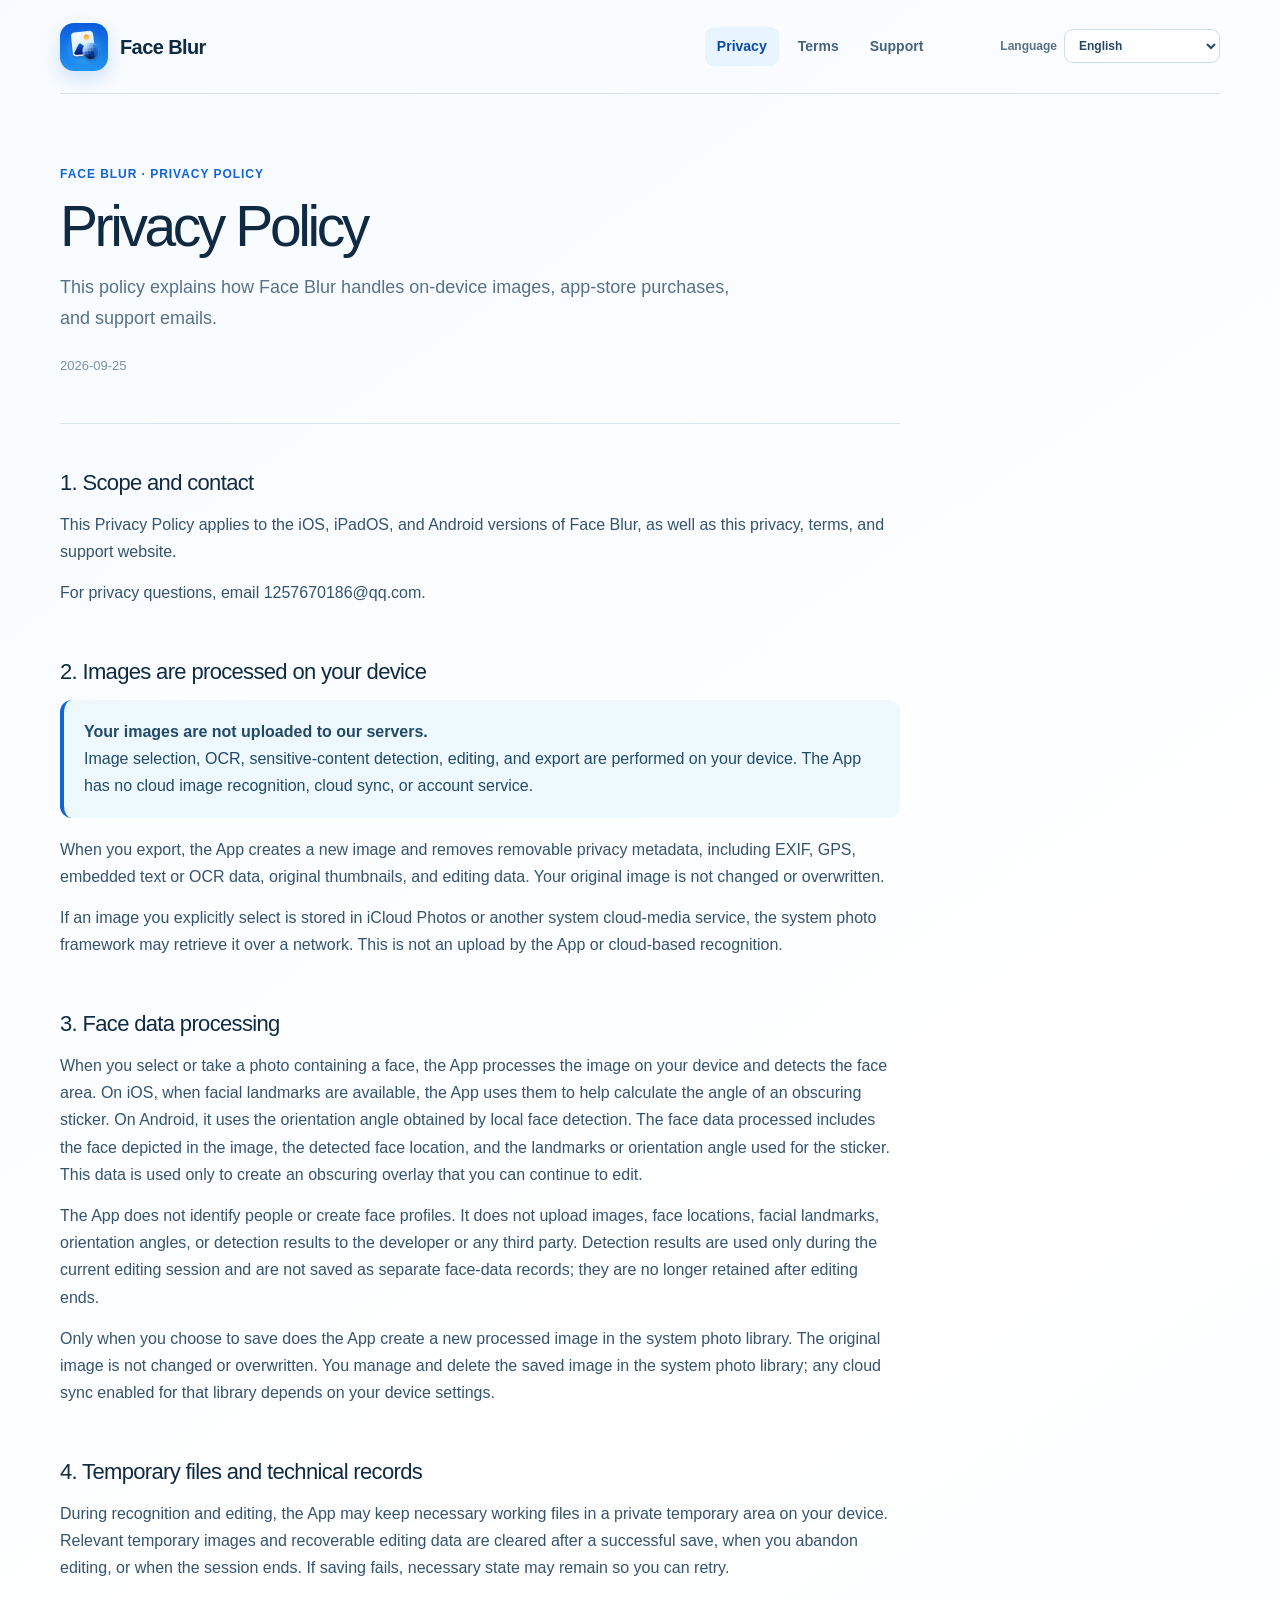
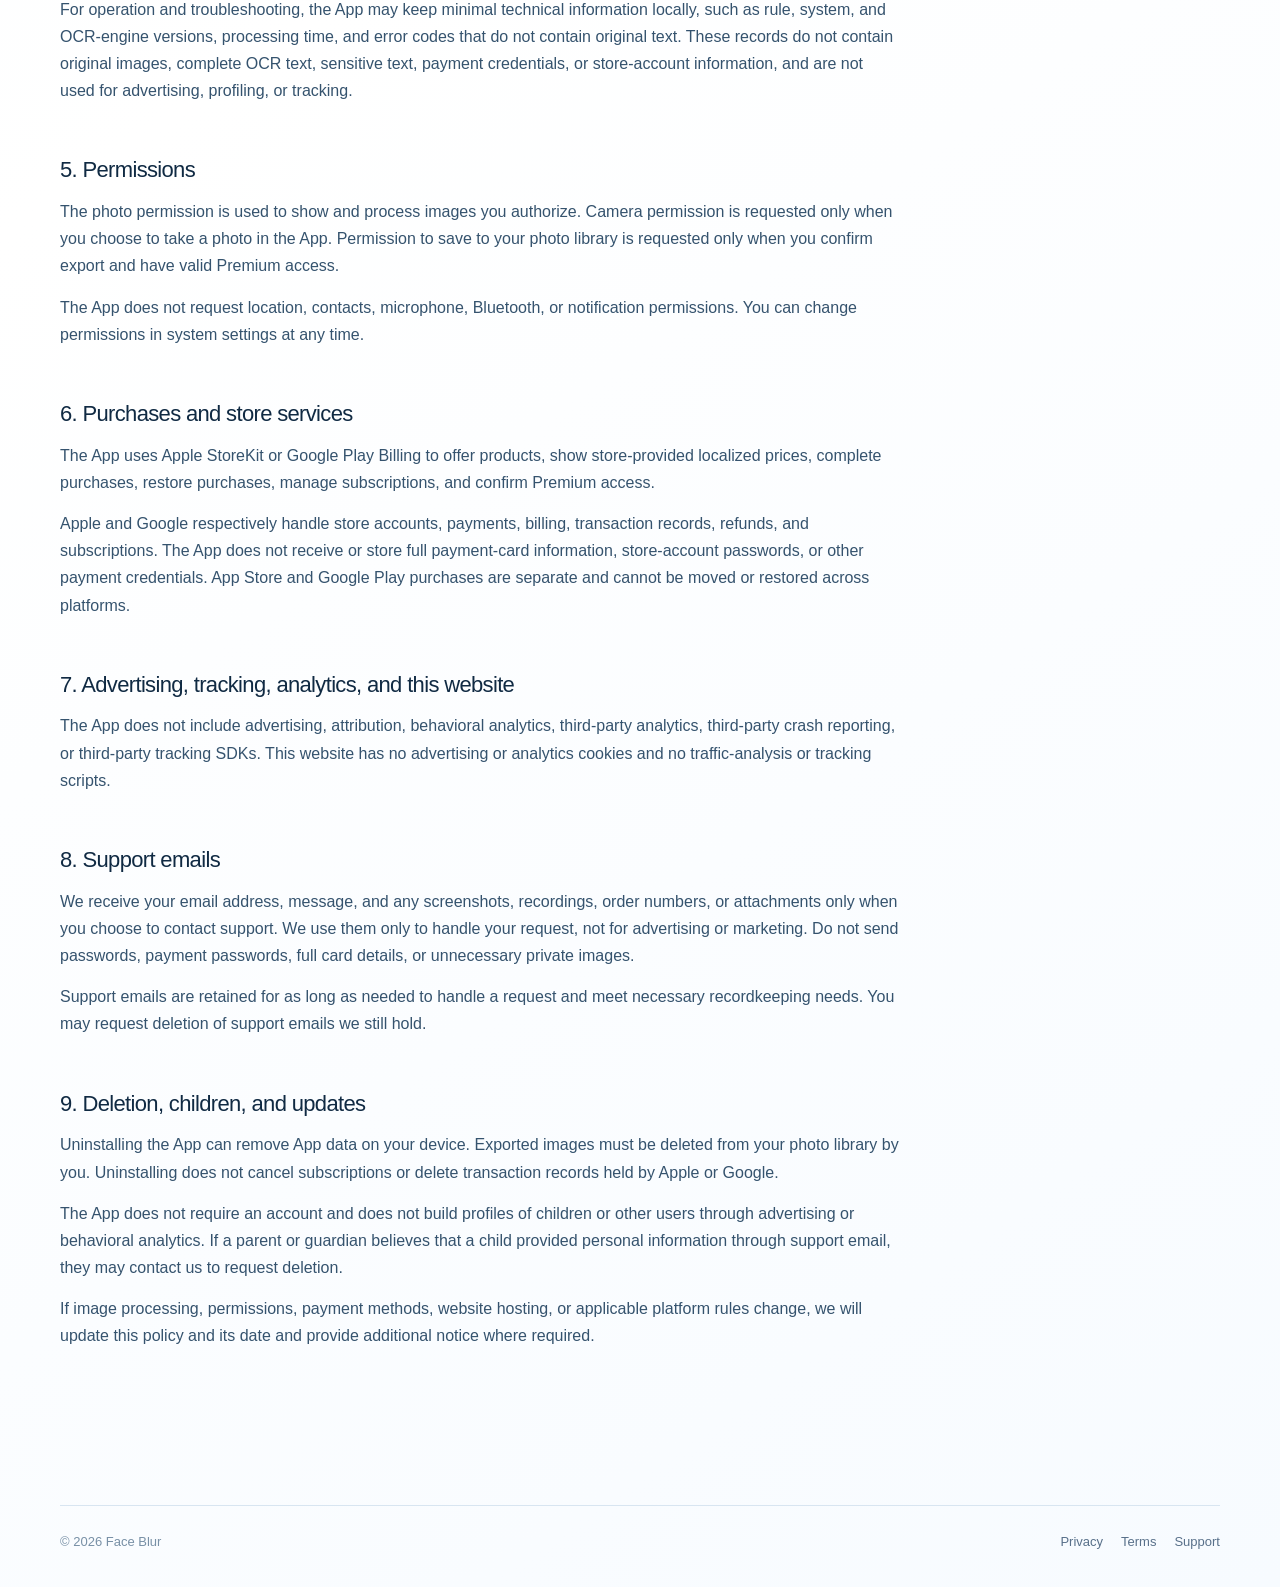
==== commit 5f5bb6c7: "Add files via upload" ====
--- a/v1/privacy/index.html
+++ b/v1/privacy/index.html
@@ -1,2 +1,2 @@
 <!DOCTYPE html><html data-page="privacy" lang="zh-Hans"><head><meta charSet="utf-8"/><meta name="viewport" content="width=device-width, initial-scale=1"/><title>图片打码 · 隐私、条款与支持</title><meta name="description" content="图片打码的隐私政策、使用条款与支持信息。"/><link rel="shortcut icon" href="../favicon.ico"/><link rel="icon" href="../favicon.ico" type="image/x-icon"/><link rel="icon" href="../favicon-16.png" sizes="16x16" type="image/png"/><link rel="icon" href="../favicon-32.png" sizes="32x32" type="image/png"/><link rel="icon" href="../favicon-48.png" sizes="48x48" type="image/png"/><link rel="apple-touch-icon" href="../apple-touch-icon.png" sizes="180x180" type="image/png"/>
-<link rel="stylesheet" href="../site.css"/></head><body><div class="site-shell"><header class="topbar"><a href="../index.html?lang=zh-Hans" class="brand" aria-label="图片打码：隐私政策、使用条款、支持"><img src="../app-icon.png" alt="" width="48" height="48" loading="eager" fetchPriority="high" decoding="async" class="brand-mark" data-nimg="1"/><span>图片打码</span></a><div class="topbar-actions"><nav aria-label="主要导航"><a href="../privacy/index.html?lang=zh-Hans" aria-current="page">隐私政策</a><a href="../terms/index.html?lang=zh-Hans">使用条款</a><a href="../support/index.html?lang=zh-Hans">支持</a></nav><label class="language-control">语言<select aria-label="选择显示语言"><option value="zh-Hans" selected="">简体中文</option><option value="zh-Hant">繁體中文</option><option value="en-US">English</option><option value="fr">Français</option><option value="de">Deutsch</option><option value="it">Italiano</option><option value="es-ES">Español</option><option value="pt-BR">Português (Brasil)</option><option value="pt-PT">Português (Portugal)</option><option value="ja">日本語</option><option value="ko">한국어</option><option value="ru">Русский</option><option value="tr">Türkçe</option><option value="ar">العربية</option><option value="nl">Nederlands</option><option value="sv">Svenska</option><option value="nb">Norsk</option><option value="da">Dansk</option><option value="pl">Polski</option><option value="id">Bahasa Indonesia</option><option value="th">ไทย</option><option value="hi">हिन्दी</option><option value="ms">Bahasa Melayu</option><option value="vi">Tiếng Việt</option><option value="fi">Suomi</option><option value="ca">Català</option><option value="cs">Čeština</option><option value="hr">Hrvatski</option><option value="ro">Română</option><option value="bn">বাংলা</option><option value="sk">Slovenčina</option><option value="sl">Slovenščina</option><option value="uk">Українська</option><option value="he">עברית</option><option value="el">Ελληνικά</option><option value="hu">Magyar</option><option value="ta">தமிழ்</option><option value="te">తెలుగు</option><option value="mr">मराठी</option><option value="ur">اردو</option></select></label></div></header><main class="document-main"><section class="document-hero"><p class="eyebrow">图片打码 · <!-- -->Legal</p><h1>隐私政策</h1><p>本政策说明图片打码如何处理设备本地图片、应用商店购买信息和支持邮件。</p><span class="updated">更新日期：2026 年 8 月 8 日</span></section><article class="document-content"><section class="legal-section"><h2>1. 适用范围与联系</h2><p>本隐私政策适用于“图片打码”App 的 iOS、iPadOS 和 Android 版本，以及本隐私、条款与支持网站。</p><p>如有隐私问题，请发送邮件至 <a href="mailto:1257670186@qq.com">1257670186@qq.com</a>。</p></section><section class="legal-section"><h2>2. 图片在设备本地处理</h2><aside class="callout"><strong>你的图片不会上传到我们的服务器。</strong><br/>图片选择、OCR 文字识别、敏感内容识别、编辑和导出均在设备本地完成。App 不提供云端图片识别、云同步或账号。</aside><p>导出时，App 会创建一张新的图片，并清除可清除的 EXIF、GPS、嵌入文字／OCR 数据、原始缩略图和编辑数据等隐私元数据。原图不会被修改或覆盖。</p><p>如你明确选择的照片仅存于 iCloud Photos 或系统云媒体中，系统照片框架可能需要联网取回原图；这不是 App 上传图片或云端识别。</p></section><section class="legal-section"><h2>3. 人脸数据处理</h2><p>当你选择或拍摄含有人脸的图片时，App 在设备本地处理图片并检测人脸所在区域。iOS 版在可取得面部特征点时，用它们辅助计算遮挡贴纸的角度；Android 版使用本地人脸检测得到的朝向角。处理的人脸数据包括图片中呈现人脸的画面、检测到的人脸位置，以及用于贴纸角度的特征点或朝向角；这些数据仅用于生成你可以继续编辑的遮挡。</p><p>App 不识别人物身份，不建立人脸档案，也不会向开发者或第三方上传图片、人脸位置、面部特征点、朝向角或检测结果。检测结果仅在当前编辑期间使用，不作为独立的人脸数据保存；结束编辑后不再保留这些检测结果。</p><p>只有你主动确认保存时，App 才会生成处理后的新图片并存入系统照片图库。原图不会被修改或覆盖。保存后的图片由你在系统照片图库中管理和删除；系统照片图库可能启用的云同步取决于你的设备设置。</p></section><section class="legal-section"><h2>4. 本地临时文件与技术记录</h2><p>识别和编辑期间，App 可以在设备私有临时区域保存必要工作文件。保存成功、放弃编辑或本次会话结束后，相关临时图片和可恢复编辑数据会被清除。保存失败时会保留必要状态，以便重试；系统彻底终止 App 后，不保证恢复未导出的编辑。</p><p>为运行和排查问题，App 可以在设备本地记录最少技术信息，例如规则版本、系统版本、OCR 引擎版本、处理耗时和不包含原文的错误原因码。这些记录不包含原图、完整 OCR 文本、敏感文字、支付凭据或商店账号信息，也不会用于广告、行为分析或追踪。</p></section><section class="legal-section"><h2>5. 权限</h2><ul><li><b>照片访问权限：</b>用于显示你授权的照片、选择图片并在本地处理。</li><li><b>相机权限：</b>仅在你主动使用 App 内相机拍摄图片时请求。</li><li><b>保存到照片库的权限：</b>仅在你确认导出且拥有有效 Premium 权益后保存新图片时请求。</li></ul><p>App 不请求位置、联系人、麦克风、蓝牙或通知权限。你可随时在系统设置中修改权限。</p></section><section class="legal-section"><h2>6. 购买与商店服务</h2><p>App 使用 Apple StoreKit 或 Google Play Billing 提供商品、显示商店返回的本地化价格、完成购买、恢复购买、管理订阅和确认 Premium 权益。</p><p>Apple 或 Google 分别负责商店账号、付款、账单、交易记录、退款和订阅服务。App 不接收或保存完整支付卡信息、商店账号密码或其他支付凭据。App Store 与 Google Play 的购买彼此独立，不能跨平台转移或恢复。</p></section><section class="legal-section"><h2>7. 广告、追踪、统计与网站</h2><p>App 不接入广告、行为分析、归因、第三方统计、第三方崩溃分析或第三方用户追踪 SDK。本网站不设置广告或分析 Cookie，也不包含流量统计或追踪脚本。</p></section><section class="legal-section"><h2>8. 支持邮件</h2><p>只有当你主动发送支持邮件时，我们才会收到你的邮箱地址、邮件内容，以及你自愿附上的截图、录屏、订单号或其他附件。这些信息只用于处理支持请求，不用于广告或营销。请勿发送账号密码、支付密码、完整银行卡信息，或不必要的私人图片。</p><p>支持邮件会在处理请求和必要留档所需期间保存。你可申请删除我们仍持有的支持邮件。</p></section><section class="legal-section"><h2>9. 删除、儿童与更新</h2><p>卸载 App 可删除设备内的 App 数据；已导出到系统相册的图片需在相册中自行删除。卸载 App 不会取消订阅，也不会删除 Apple 或 Google 保存的交易记录。</p><p>App 不要求注册账号，也不通过广告或行为分析建立儿童或其他用户的画像。若家长或监护人认为儿童通过支持邮件提供了个人信息，可以联系我们处理删除请求。</p><p>如图片处理方式、权限、付款方式、网站托管安排或适用平台规则发生变化，我们会更新本政策和页面日期；如适用规则要求，也会提供额外通知。</p></section></article></main><footer><span>© 2026 <!-- -->图片打码</span><div><a href="../privacy/index.html?lang=zh-Hans">隐私</a><a href="../terms/index.html?lang=zh-Hans">条款</a><a href="../support/index.html?lang=zh-Hans">支持</a></div></footer></div><script src="../site-data.js" defer></script><script src="../site.js" defer></script></body></html>+<link rel="stylesheet" href="../site.css"/></head><body><div class="site-shell"><header class="topbar"><a href="../index.html?lang=zh-Hans" class="brand" aria-label="图片打码：隐私政策、使用条款、支持"><img src="../app-icon.png" alt="" width="48" height="48" loading="eager" fetchPriority="high" decoding="async" class="brand-mark" data-nimg="1"/><span>图片打码</span></a><div class="topbar-actions"><nav aria-label="主要导航"><a href="../privacy/index.html?lang=zh-Hans" aria-current="page">隐私政策</a><a href="../terms/index.html?lang=zh-Hans">使用条款</a><a href="../support/index.html?lang=zh-Hans">支持</a></nav><label class="language-control">语言<select aria-label="选择显示语言"><option value="zh-Hans" selected="">简体中文</option><option value="zh-Hant">繁體中文</option><option value="en-US">English</option><option value="fr">Français</option><option value="de">Deutsch</option><option value="it">Italiano</option><option value="es-ES">Español</option><option value="pt-BR">Português (Brasil)</option><option value="pt-PT">Português (Portugal)</option><option value="ja">日本語</option><option value="ko">한국어</option><option value="ru">Русский</option><option value="tr">Türkçe</option><option value="ar">العربية</option><option value="nl">Nederlands</option><option value="sv">Svenska</option><option value="nb">Norsk</option><option value="da">Dansk</option><option value="pl">Polski</option><option value="id">Bahasa Indonesia</option><option value="th">ไทย</option><option value="hi">हिन्दी</option><option value="ms">Bahasa Melayu</option><option value="vi">Tiếng Việt</option><option value="fi">Suomi</option><option value="ca">Català</option><option value="cs">Čeština</option><option value="hr">Hrvatski</option><option value="ro">Română</option><option value="bn">বাংলা</option><option value="sk">Slovenčina</option><option value="sl">Slovenščina</option><option value="uk">Українська</option><option value="he">עברית</option><option value="el">Ελληνικά</option><option value="hu">Magyar</option><option value="ta">தமிழ்</option><option value="te">తెలుగు</option><option value="mr">मराठी</option><option value="ur">اردو</option></select></label></div></header><main class="document-main"><section class="document-hero"><p class="eyebrow">图片打码 · <!-- -->Legal</p><h1>隐私政策</h1><p>本政策说明图片打码如何处理设备本地图片、应用商店购买信息和支持邮件。</p><span class="updated">更新日期：2026 年 9 月 25 日</span></section><article class="document-content"><section class="legal-section"><h2>1. 适用范围与联系</h2><p>本隐私政策适用于“图片打码”App 的 iOS、iPadOS 和 Android 版本，以及本隐私、条款与支持网站。</p><p>如有隐私问题，请发送邮件至 <a href="mailto:1257670186@qq.com">1257670186@qq.com</a>。</p></section><section class="legal-section"><h2>2. 图片在设备本地处理</h2><aside class="callout"><strong>你的图片不会上传到我们的服务器。</strong><br/>图片选择、OCR 文字识别、敏感内容识别、编辑和导出均在设备本地完成。App 不提供云端图片识别、云同步或账号。</aside><p>导出时，App 会创建一张新的图片，并清除可清除的 EXIF、GPS、嵌入文字／OCR 数据、原始缩略图和编辑数据等隐私元数据。原图不会被修改或覆盖。</p><p>如你明确选择的照片仅存于 iCloud Photos 或系统云媒体中，系统照片框架可能需要联网取回原图；这不是 App 上传图片或云端识别。</p></section><section class="legal-section"><h2>3. 人脸数据处理</h2><p>当你选择或拍摄含有人脸的图片时，App 在设备本地处理图片并检测人脸所在区域。iOS 版在可取得面部特征点时，用它们辅助计算遮挡贴纸的角度；Android 版使用本地人脸检测得到的朝向角。处理的人脸数据包括图片中呈现人脸的画面、检测到的人脸位置，以及用于贴纸角度的特征点或朝向角；这些数据仅用于生成你可以继续编辑的遮挡。</p><p>App 不识别人物身份，不建立人脸档案，也不会向开发者或第三方上传图片、人脸位置、面部特征点、朝向角或检测结果。检测结果仅在当前编辑期间使用，不作为独立的人脸数据保存；结束编辑后不再保留这些检测结果。</p><p>只有你主动确认保存时，App 才会生成处理后的新图片并存入系统照片图库。原图不会被修改或覆盖。保存后的图片由你在系统照片图库中管理和删除；系统照片图库可能启用的云同步取决于你的设备设置。</p></section><section class="legal-section"><h2>4. 本地临时文件与技术记录</h2><p>识别和编辑期间，App 可以在设备私有临时区域保存必要工作文件。保存成功、放弃编辑或本次会话结束后，相关临时图片和可恢复编辑数据会被清除。保存失败时会保留必要状态，以便重试；系统彻底终止 App 后，不保证恢复未导出的编辑。</p><p>为运行和排查问题，App 可以在设备本地记录最少技术信息，例如规则版本、系统版本、OCR 引擎版本、处理耗时和不包含原文的错误原因码。这些记录不包含原图、完整 OCR 文本、敏感文字、支付凭据或商店账号信息，也不会用于广告、行为分析或追踪。</p></section><section class="legal-section"><h2>5. 权限</h2><ul><li><b>照片访问权限：</b>用于显示你授权的照片、选择图片并在本地处理。</li><li><b>相机权限：</b>仅在你主动使用 App 内相机拍摄图片时请求。</li><li><b>保存到照片库的权限：</b>仅在你确认导出且拥有有效 Premium 权益后保存新图片时请求。</li></ul><p>App 不请求位置、联系人、麦克风、蓝牙或通知权限。你可随时在系统设置中修改权限。</p></section><section class="legal-section"><h2>6. 购买与商店服务</h2><p>App 使用 Apple StoreKit 或 Google Play Billing 提供商品、显示商店返回的本地化价格、完成购买、恢复购买、管理订阅和确认 Premium 权益。</p><p>Apple 或 Google 分别负责商店账号、付款、账单、交易记录、退款和订阅服务。App 不接收或保存完整支付卡信息、商店账号密码或其他支付凭据。App Store 与 Google Play 的购买彼此独立，不能跨平台转移或恢复。</p></section><section class="legal-section"><h2>7. 广告、追踪、统计与网站</h2><p>App 不接入广告、行为分析、归因、第三方统计、第三方崩溃分析或第三方用户追踪 SDK。本网站不设置广告或分析 Cookie，也不包含流量统计或追踪脚本。</p></section><section class="legal-section"><h2>8. 支持邮件</h2><p>只有当你主动发送支持邮件时，我们才会收到你的邮箱地址、邮件内容，以及你自愿附上的截图、录屏、订单号或其他附件。这些信息只用于处理支持请求，不用于广告或营销。请勿发送账号密码、支付密码、完整银行卡信息，或不必要的私人图片。</p><p>支持邮件会在处理请求和必要留档所需期间保存。你可申请删除我们仍持有的支持邮件。</p></section><section class="legal-section"><h2>9. 删除、儿童与更新</h2><p>卸载 App 可删除设备内的 App 数据；已导出到系统相册的图片需在相册中自行删除。卸载 App 不会取消订阅，也不会删除 Apple 或 Google 保存的交易记录。</p><p>App 不要求注册账号，也不通过广告或行为分析建立儿童或其他用户的画像。若家长或监护人认为儿童通过支持邮件提供了个人信息，可以联系我们处理删除请求。</p><p>如图片处理方式、权限、付款方式、网站托管安排或适用平台规则发生变化，我们会更新本政策和页面日期；如适用规则要求，也会提供额外通知。</p></section></article></main><footer><span>© 2026 <!-- -->图片打码</span><div><a href="../privacy/index.html?lang=zh-Hans">隐私</a><a href="../terms/index.html?lang=zh-Hans">条款</a><a href="../support/index.html?lang=zh-Hans">支持</a></div></footer></div><script src="../site-data.js" defer></script><script src="../site.js" defer></script></body></html>
--- a/v1/site.css
+++ b/v1/site.css
@@ -1,2 +1,2 @@
 /*! tailwindcss v4.2.1 | MIT License | https://tailwindcss.com */
-@layer theme{:root,:host{--font-sans:ui-sans-serif, system-ui, sans-serif, "Apple Color Emoji", "Segoe UI Emoji", "Segoe UI Symbol", "Noto Color Emoji";--font-mono:ui-monospace, SFMono-Regular, Menlo, Monaco, Consolas, "Liberation Mono", "Courier New", monospace;--spacing:.25rem;--default-transition-duration:.15s;--default-transition-timing-function:cubic-bezier(.4, 0, .2, 1);--default-font-family:var(--font-sans);--default-mono-font-family:var(--font-mono)}}@layer base{*,:after,:before{box-sizing:border-box;border:0 solid;margin:0;padding:0}::backdrop{box-sizing:border-box;border:0 solid;margin:0;padding:0}::file-selector-button{box-sizing:border-box;border:0 solid;margin:0;padding:0}html,:host{-webkit-text-size-adjust:100%;tab-size:4;line-height:1.5;font-family:var(--default-font-family,ui-sans-serif, system-ui, sans-serif, "Apple Color Emoji", "Segoe UI Emoji", "Segoe UI Symbol", "Noto Color Emoji");font-feature-settings:var(--default-font-feature-settings,normal);font-variation-settings:var(--default-font-variation-settings,normal);-webkit-tap-highlight-color:transparent}hr{height:0;color:inherit;border-top-width:1px}abbr:where([title]){-webkit-text-decoration:underline dotted;text-decoration:underline dotted}h1,h2,h3,h4,h5,h6{font-size:inherit;font-weight:inherit}a{color:inherit;-webkit-text-decoration:inherit;-webkit-text-decoration:inherit;-webkit-text-decoration:inherit;-webkit-text-decoration:inherit;text-decoration:inherit}b,strong{font-weight:bolder}code,kbd,samp,pre{font-family:var(--default-mono-font-family,ui-monospace, SFMono-Regular, Menlo, Monaco, Consolas, "Liberation Mono", "Courier New", monospace);font-feature-settings:var(--default-mono-font-feature-settings,normal);font-variation-settings:var(--default-mono-font-variation-settings,normal);font-size:1em}small{font-size:80%}sub,sup{vertical-align:baseline;font-size:75%;line-height:0;position:relative}sub{bottom:-.25em}sup{top:-.5em}table{text-indent:0;border-color:inherit;border-collapse:collapse}:-moz-focusring{outline:auto}progress{vertical-align:baseline}summary{display:list-item}ol,ul,menu{list-style:none}img,svg,video,canvas,audio,iframe,embed,object{vertical-align:middle;display:block}img,video{max-width:100%;height:auto}button,input,select,optgroup,textarea{font:inherit;font-feature-settings:inherit;font-variation-settings:inherit;letter-spacing:inherit;color:inherit;opacity:1;background-color:#0000;border-radius:0}::file-selector-button{font:inherit;font-feature-settings:inherit;font-variation-settings:inherit;letter-spacing:inherit;color:inherit;opacity:1;background-color:#0000;border-radius:0}:where(select:is([multiple],[size])) optgroup{font-weight:bolder}:where(select:is([multiple],[size])) optgroup option{padding-inline-start:20px}::file-selector-button{margin-inline-end:4px}::placeholder{opacity:1}@supports (not ((-webkit-appearance:-apple-pay-button))) or (contain-intrinsic-size:1px){::placeholder{color:currentColor}@supports (color:color-mix(in lab, red, red)){::placeholder{color:color-mix(in oklab, currentcolor 50%, transparent)}}}textarea{resize:vertical}::-webkit-search-decoration{-webkit-appearance:none}::-webkit-date-and-time-value{min-height:1lh;text-align:inherit}::-webkit-datetime-edit{display:inline-flex}::-webkit-datetime-edit-fields-wrapper{padding:0}::-webkit-datetime-edit{padding-block:0}::-webkit-datetime-edit-year-field{padding-block:0}::-webkit-datetime-edit-month-field{padding-block:0}::-webkit-datetime-edit-day-field{padding-block:0}::-webkit-datetime-edit-hour-field{padding-block:0}::-webkit-datetime-edit-minute-field{padding-block:0}::-webkit-datetime-edit-second-field{padding-block:0}::-webkit-datetime-edit-millisecond-field{padding-block:0}::-webkit-datetime-edit-meridiem-field{padding-block:0}::-webkit-calendar-picker-indicator{line-height:1}:-moz-ui-invalid{box-shadow:none}button,input:where([type=button],[type=reset],[type=submit]){-webkit-appearance:button;appearance:button}::file-selector-button{-webkit-appearance:button;appearance:button}::-webkit-inner-spin-button{height:auto}::-webkit-outer-spin-button{height:auto}[hidden]:where(:not([hidden=until-found])){display:none!important}}@layer components;@layer utilities{.fixed{position:fixed}.relative{position:relative}.static{position:static}.start{inset-inline-start:var(--spacing)}.end{inset-inline-end:var(--spacing)}.table{display:table}}:root{--ink:#102a43;--muted:#58708a;--line:#d8e5f1;--surface:#fff;--sky:#eef8ff;--blue:#1264d6;--deep:#074aa8;--warm:#ffb344}*{box-sizing:border-box}html{background:#f7fbff}body{color:var(--ink);background:linear-gradient(145deg,#f7fbff 0%,#fff 45%,#f7fbff 100%);margin:0;font-family:-apple-system,BlinkMacSystemFont,Segoe UI,PingFang SC,Hiragino Sans GB,Microsoft YaHei,Arial,sans-serif;line-height:1.7}a{color:var(--deep);text-underline-offset:3px;text-decoration-thickness:1px}.site-shell{flex-direction:column;width:min(1160px,100% - 40px);min-height:100vh;margin:auto;display:flex}.topbar{border-bottom:1px solid var(--line);justify-content:space-between;align-items:center;gap:28px;min-height:94px;display:flex}.brand{color:var(--ink);letter-spacing:-.03em;align-items:center;gap:12px;font-size:20px;font-weight:780;text-decoration:none;display:flex}.brand-mark{border-radius:14px;box-shadow:0 8px 18px #1264d62b}.topbar-actions{align-items:center;gap:65px;display:flex}nav{align-items:center;gap:7px;display:flex}nav a{color:#45627e;border-radius:9px;padding:8px 12px;font-size:14px;font-weight:650;text-decoration:none}nav a:hover,nav a[aria-current=page]{color:var(--deep);background:#e8f4ff}.language-control{color:#58708a;white-space:nowrap;align-items:center;gap:7px;font-size:12px;font-weight:700;display:flex}.language-control select{color:#244866;max-width:156px;height:34px;font:inherit;cursor:pointer;background:#fff;border:1px solid #cbddeb;border-radius:9px;outline:none;padding-block:0;padding-inline:10px 28px}.language-control select:focus{border-color:var(--blue);box-shadow:0 0 0 3px #1264d61f}.translation-notice{color:#78571a;background:#fff9e9;border:1px solid #ecd9ad;border-radius:10px;margin:16px 0 -25px;padding:9px 13px;font-size:13px}.home-main{flex:1;padding:72px 0 58px}.home-hero{padding:36px 0 58px}.eyebrow{color:var(--blue);letter-spacing:.08em;text-transform:uppercase;margin:0 0 12px;font-size:12px;font-weight:800}h1,h2,p{margin-top:0}.home-hero h1{letter-spacing:-.065em;margin-bottom:22px;font-size:clamp(44px,7vw,80px);line-height:1.06}.hero-copy{max-width:630px;color:var(--muted);font-size:19px;line-height:1.8}.hero-points{flex-wrap:wrap;gap:9px;margin-top:28px;display:flex}.hero-points span{color:#32628d;background:#fff;border:1px solid #c5ddf2;border-radius:999px;padding:5px 12px;font-size:13px}.home-cards{grid-template-columns:repeat(3,1fr);gap:16px;display:grid}.feature-card{border:1px solid var(--line);min-height:276px;color:var(--ink);background:#ffffffe6;border-radius:20px;flex-direction:column;padding:26px;text-decoration:none;transition:transform .18s,box-shadow .18s,border-color .18s;display:flex;box-shadow:0 15px 32px #1c5c970f}:is(.feature-card:hover,.feature-card:focus-visible){background:#edf6ff;border-color:#9dc7ea;transform:translateY(-4px);box-shadow:0 20px 40px #1c5c971f}.feature-card:focus-visible{outline-offset:3px;outline:3px solid #8ec4f4}.card-index{color:#80a8cc;letter-spacing:.08em;font-size:13px;font-weight:800}.feature-card h2{letter-spacing:-.035em;margin:22px 0 10px;font-size:25px}.feature-card p{color:var(--muted);font-size:15px;line-height:1.75}.feature-card b{color:var(--deep);margin-top:auto;font-size:14px}.document-main{flex:1;padding:70px 0 60px}.document-hero{max-width:700px;padding:0 0 45px}.document-hero h1{letter-spacing:-.06em;margin-bottom:14px;font-size:clamp(38px,5vw,57px);line-height:1.08}.document-hero>p:not(.eyebrow){color:var(--muted);margin-bottom:16px;font-size:18px;line-height:1.75}.updated{color:#7890a6;font-size:13px}.document-content{border-top:1px solid var(--line);max-width:840px;padding:44px 0}.legal-section{padding:0 0 37px}.legal-section h2{letter-spacing:-.03em;margin:0 0 13px;font-size:22px;line-height:1.35}.legal-section p{color:#35536e;margin-bottom:14px}.legal-section ul{color:#35536e;padding-inline-start:21px}.legal-section li{margin:7px 0;padding-inline-start:3px}.callout{border-inline-start:4px solid var(--blue);color:#214968;background:var(--sky);border-radius:12px;margin:0 0 18px;padding:18px 20px}.email-panel{background:linear-gradient(135deg,#f3faff,#e6f4ff);border:1px solid #bcd9f4;border-radius:17px;justify-content:space-between;align-items:center;gap:28px;margin-bottom:42px;padding:23px 25px;display:flex}.email-panel strong{font-size:20px}.email-panel p{color:var(--muted);margin:3px 0 0;font-size:14px}.email-panel a{color:#fff;background:var(--blue);border-radius:9px;flex:none;padding:10px 14px;font-size:14px;font-weight:700;text-decoration:none}.faq-grid{grid-template-columns:repeat(2,minmax(0,1fr));gap:14px;margin-bottom:38px;display:grid}.faq{border:1px solid var(--line);background:#fff;border-radius:15px;padding:21px}.faq h2{letter-spacing:-.025em;margin-bottom:9px;font-size:17px;line-height:1.4}.faq p{color:#526e88;margin:0;font-size:14px;line-height:1.75}footer{border-top:1px solid var(--line);color:#7890a6;justify-content:space-between;gap:20px;padding:25px 0 34px;font-size:13px;display:flex}footer div{gap:18px;display:flex}footer a{color:#58708a;text-decoration:none}@media (max-width:720px){.site-shell{width:min(100% - 28px,1160px)}.topbar{flex-direction:column;align-items:flex-start;gap:8px;min-height:auto;padding:14px 0}.topbar-actions{justify-content:space-between;gap:20px;width:100%}.brand{font-size:17px}.brand-mark{border-radius:11px;width:38px;height:38px}nav{gap:0}nav a{padding:7px 6px;font-size:13px}.language-control{gap:4px}.language-control select{max-width:112px;padding-left:7px}.translation-notice{margin:12px 0 -23px}.home-main,.document-main{padding:46px 0}.home-hero{padding:22px 0 40px}.home-hero h1{font-size:48px}.hero-copy{font-size:17px}.home-cards,.faq-grid{grid-template-columns:1fr}.feature-card{min-height:220px}.document-hero{padding-bottom:35px}.document-content{padding-top:35px}.email-panel{flex-direction:column;align-items:flex-start;gap:14px}.email-panel a{text-align:center;width:100%}footer{flex-direction:column;align-items:flex-start;gap:10px}}
+@layer theme{:root,:host{--font-sans:ui-sans-serif, system-ui, sans-serif, "Apple Color Emoji", "Segoe UI Emoji", "Segoe UI Symbol", "Noto Color Emoji";--font-mono:ui-monospace, SFMono-Regular, Menlo, Monaco, Consolas, "Liberation Mono", "Courier New", monospace;--spacing:.25rem;--default-font-family:var(--font-sans);--default-mono-font-family:var(--font-mono)}}@layer base{*,:after,:before{box-sizing:border-box;border:0 solid;margin:0;padding:0}::backdrop{box-sizing:border-box;border:0 solid;margin:0;padding:0}::file-selector-button{box-sizing:border-box;border:0 solid;margin:0;padding:0}html,:host{-webkit-text-size-adjust:100%;tab-size:4;line-height:1.5;font-family:var(--default-font-family,ui-sans-serif, system-ui, sans-serif, "Apple Color Emoji", "Segoe UI Emoji", "Segoe UI Symbol", "Noto Color Emoji");font-feature-settings:var(--default-font-feature-settings,normal);font-variation-settings:var(--default-font-variation-settings,normal);-webkit-tap-highlight-color:transparent}hr{height:0;color:inherit;border-top-width:1px}abbr:where([title]){-webkit-text-decoration:underline dotted;text-decoration:underline dotted}h1,h2,h3,h4,h5,h6{font-size:inherit;font-weight:inherit}a{color:inherit;-webkit-text-decoration:inherit;-webkit-text-decoration:inherit;-webkit-text-decoration:inherit;-webkit-text-decoration:inherit;text-decoration:inherit}b,strong{font-weight:bolder}code,kbd,samp,pre{font-family:var(--default-mono-font-family,ui-monospace, SFMono-Regular, Menlo, Monaco, Consolas, "Liberation Mono", "Courier New", monospace);font-feature-settings:var(--default-mono-font-feature-settings,normal);font-variation-settings:var(--default-mono-font-variation-settings,normal);font-size:1em}small{font-size:80%}sub,sup{vertical-align:baseline;font-size:75%;line-height:0;position:relative}sub{bottom:-.25em}sup{top:-.5em}table{text-indent:0;border-color:inherit;border-collapse:collapse}:-moz-focusring{outline:auto}progress{vertical-align:baseline}summary{display:list-item}ol,ul,menu{list-style:none}img,svg,video,canvas,audio,iframe,embed,object{vertical-align:middle;display:block}img,video{max-width:100%;height:auto}button,input,select,optgroup,textarea{font:inherit;font-feature-settings:inherit;font-variation-settings:inherit;letter-spacing:inherit;color:inherit;opacity:1;background-color:#0000;border-radius:0}::file-selector-button{font:inherit;font-feature-settings:inherit;font-variation-settings:inherit;letter-spacing:inherit;color:inherit;opacity:1;background-color:#0000;border-radius:0}:where(select:is([multiple],[size])) optgroup{font-weight:bolder}:where(select:is([multiple],[size])) optgroup option{padding-inline-start:20px}::file-selector-button{margin-inline-end:4px}::placeholder{opacity:1}@supports (not ((-webkit-appearance:-apple-pay-button))) or (contain-intrinsic-size:1px){::placeholder{color:currentColor}@supports (color:color-mix(in lab, red, red)){::placeholder{color:color-mix(in oklab, currentcolor 50%, transparent)}}}textarea{resize:vertical}::-webkit-search-decoration{-webkit-appearance:none}::-webkit-date-and-time-value{min-height:1lh;text-align:inherit}::-webkit-datetime-edit{display:inline-flex}::-webkit-datetime-edit-fields-wrapper{padding:0}::-webkit-datetime-edit{padding-block:0}::-webkit-datetime-edit-year-field{padding-block:0}::-webkit-datetime-edit-month-field{padding-block:0}::-webkit-datetime-edit-day-field{padding-block:0}::-webkit-datetime-edit-hour-field{padding-block:0}::-webkit-datetime-edit-minute-field{padding-block:0}::-webkit-datetime-edit-second-field{padding-block:0}::-webkit-datetime-edit-millisecond-field{padding-block:0}::-webkit-datetime-edit-meridiem-field{padding-block:0}::-webkit-calendar-picker-indicator{line-height:1}:-moz-ui-invalid{box-shadow:none}button,input:where([type=button],[type=reset],[type=submit]){-webkit-appearance:button;appearance:button}::file-selector-button{-webkit-appearance:button;appearance:button}::-webkit-inner-spin-button{height:auto}::-webkit-outer-spin-button{height:auto}[hidden]:where(:not([hidden=until-found])){display:none!important}}@layer components;@layer utilities{.fixed{position:fixed}.relative{position:relative}.static{position:static}.start{inset-inline-start:var(--spacing)}.end{inset-inline-end:var(--spacing)}.table{display:table}}:root{--ink:#102a43;--muted:#58708a;--line:#d8e5f1;--surface:#fff;--sky:#eef8ff;--blue:#1264d6;--deep:#074aa8;--warm:#ffb344}*{box-sizing:border-box}html{background:#f7fbff}body{color:var(--ink);background:linear-gradient(145deg,#f7fbff 0%,#fff 45%,#f7fbff 100%);margin:0;font-family:-apple-system,BlinkMacSystemFont,Segoe UI,PingFang SC,Hiragino Sans GB,Microsoft YaHei,Arial,sans-serif;line-height:1.7}a{color:var(--deep);text-underline-offset:3px;text-decoration-thickness:1px}.site-shell{flex-direction:column;width:min(1160px,100% - 40px);min-height:100vh;margin:auto;display:flex}.topbar{border-bottom:1px solid var(--line);justify-content:space-between;align-items:center;gap:28px;min-height:94px;display:flex}.brand{color:var(--ink);letter-spacing:-.03em;align-items:center;gap:12px;font-size:20px;font-weight:780;text-decoration:none;display:flex}.brand-mark{border-radius:14px;box-shadow:0 8px 18px #1264d62b}.topbar-actions{align-items:center;gap:65px;display:flex}nav{align-items:center;gap:7px;display:flex}nav a{color:#45627e;border-radius:9px;padding:8px 12px;font-size:14px;font-weight:650;text-decoration:none}nav a:hover,nav a[aria-current=page]{color:var(--deep);background:#e8f4ff}.language-control{color:#58708a;white-space:nowrap;align-items:center;gap:7px;font-size:12px;font-weight:700;display:flex}.language-control select{color:#244866;max-width:156px;height:34px;font:inherit;cursor:pointer;background:#fff;border:1px solid #cbddeb;border-radius:9px;outline:none;padding-block:0;padding-inline:10px 28px}.language-control select:focus{border-color:var(--blue);box-shadow:0 0 0 3px #1264d61f}.translation-notice{color:#78571a;background:#fff9e9;border:1px solid #ecd9ad;border-radius:10px;margin:16px 0 -25px;padding:9px 13px;font-size:13px}.home-main{flex:1;padding:72px 0 58px}.home-hero{padding:36px 0 58px}.eyebrow{color:var(--blue);letter-spacing:.08em;text-transform:uppercase;margin:0 0 12px;font-size:12px;font-weight:800}h1,h2,p{margin-top:0}.home-hero h1{letter-spacing:-.065em;margin-bottom:22px;font-size:clamp(44px,7vw,80px);line-height:1.06}.hero-copy{max-width:630px;color:var(--muted);font-size:19px;line-height:1.8}.hero-points{flex-wrap:wrap;gap:9px;margin-top:28px;display:flex}.hero-points span{color:#32628d;background:#fff;border:1px solid #c5ddf2;border-radius:999px;padding:5px 12px;font-size:13px}.home-cards{grid-template-columns:repeat(3,1fr);gap:16px;display:grid}.feature-card{border:1px solid var(--line);min-height:276px;color:var(--ink);background:#ffffffe6;border-radius:20px;flex-direction:column;padding:26px;text-decoration:none;transition:transform .18s,box-shadow .18s,border-color .18s;display:flex;box-shadow:0 15px 32px #1c5c970f}:is(.feature-card:hover,.feature-card:focus-visible){background:#edf6ff;border-color:#9dc7ea;transform:translateY(-4px);box-shadow:0 20px 40px #1c5c971f}.feature-card:focus-visible{outline-offset:3px;outline:3px solid #8ec4f4}.card-index{color:#80a8cc;letter-spacing:.08em;font-size:13px;font-weight:800}.feature-card h2{letter-spacing:-.035em;margin:22px 0 10px;font-size:25px}.feature-card p{color:var(--muted);font-size:15px;line-height:1.75}.feature-card b{color:var(--deep);margin-top:auto;font-size:14px}.document-main{flex:1;padding:70px 0 60px}.document-hero{max-width:700px;padding:0 0 45px}.document-hero h1{letter-spacing:-.06em;margin-bottom:14px;font-size:clamp(38px,5vw,57px);line-height:1.08}.document-hero>p:not(.eyebrow){color:var(--muted);margin-bottom:16px;font-size:18px;line-height:1.75}.updated{color:#7890a6;font-size:13px}.document-content{border-top:1px solid var(--line);max-width:840px;padding:44px 0}.legal-section{padding:0 0 37px}.legal-section h2{letter-spacing:-.03em;margin:0 0 13px;font-size:22px;line-height:1.35}.legal-section p{color:#35536e;margin-bottom:14px}.legal-section ul{color:#35536e;padding-inline-start:21px}.legal-section li{margin:7px 0;padding-inline-start:3px}.callout{border-inline-start:4px solid var(--blue);color:#214968;background:var(--sky);border-radius:12px;margin:0 0 18px;padding:18px 20px}.email-panel{background:linear-gradient(135deg,#f3faff,#e6f4ff);border:1px solid #bcd9f4;border-radius:17px;justify-content:space-between;align-items:center;gap:28px;margin-bottom:42px;padding:23px 25px;display:flex}.email-panel strong{font-size:20px}.email-panel p{color:var(--muted);margin:3px 0 0;font-size:14px}.email-panel a{color:#fff;background:var(--blue);border-radius:9px;flex:none;padding:10px 14px;font-size:14px;font-weight:700;text-decoration:none}.faq-grid{grid-template-columns:repeat(2,minmax(0,1fr));gap:14px;margin-bottom:38px;display:grid}.faq{border:1px solid var(--line);background:#fff;border-radius:15px;padding:21px}.faq h2{letter-spacing:-.025em;margin-bottom:9px;font-size:17px;line-height:1.4}.faq p{color:#526e88;margin:0;font-size:14px;line-height:1.75}footer{border-top:1px solid var(--line);color:#7890a6;justify-content:space-between;gap:20px;padding:25px 0 34px;font-size:13px;display:flex}footer div{gap:18px;display:flex}footer a{color:#58708a;text-decoration:none}@media (max-width:720px){.site-shell{width:min(100% - 28px,1160px)}.topbar{flex-direction:column;align-items:flex-start;gap:8px;min-height:auto;padding:14px 0}.topbar-actions{justify-content:space-between;gap:20px;width:100%}.brand{font-size:17px}.brand-mark{border-radius:11px;width:38px;height:38px}nav{gap:0}nav a{padding:7px 6px;font-size:13px}.language-control{gap:4px}.language-control select{max-width:112px;padding-left:7px}.translation-notice{margin:12px 0 -23px}.home-main,.document-main{padding:46px 0}.home-hero{padding:22px 0 40px}.home-hero h1{font-size:48px}.hero-copy{font-size:17px}.home-cards,.faq-grid{grid-template-columns:1fr}.feature-card{min-height:220px}.document-hero{padding-bottom:35px}.document-content{padding-top:35px}.email-panel{flex-direction:column;align-items:flex-start;gap:14px}.email-panel a{text-align:center;width:100%}footer{flex-direction:column;align-items:flex-start;gap:10px}}
